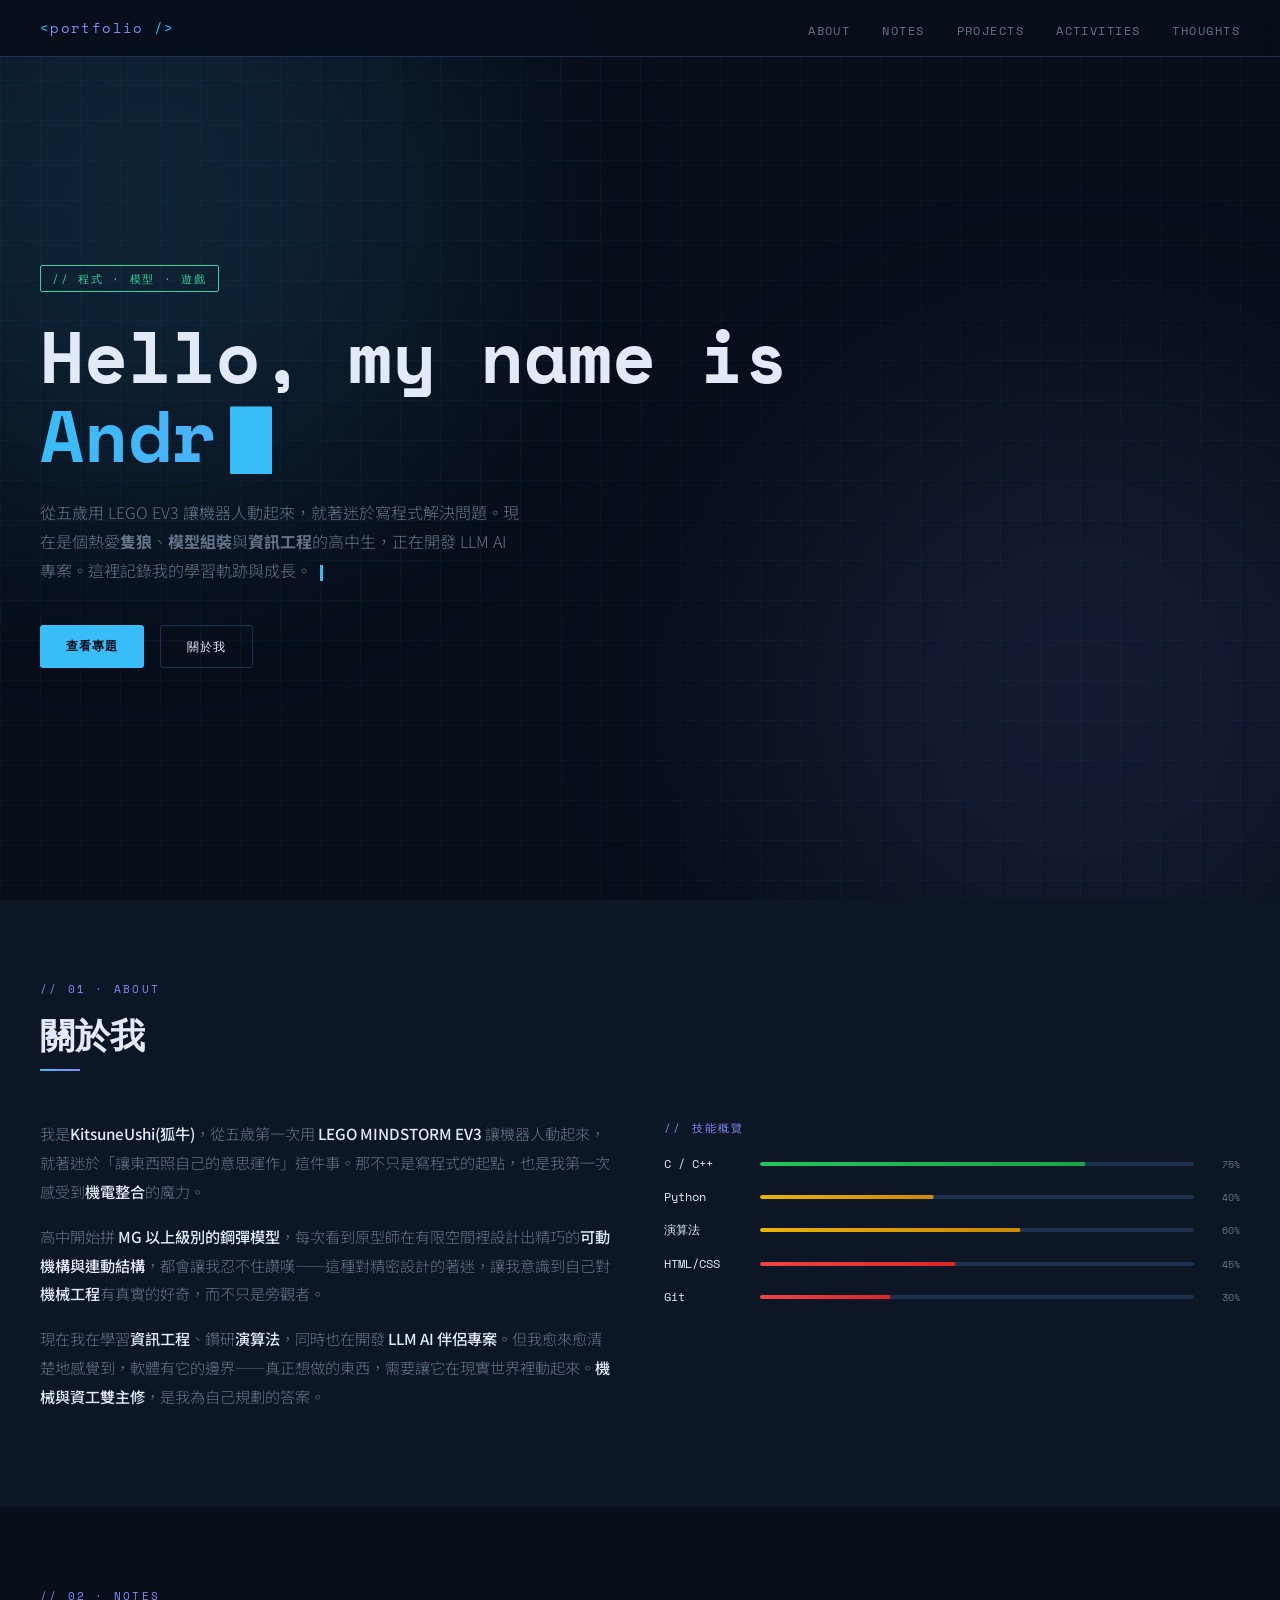
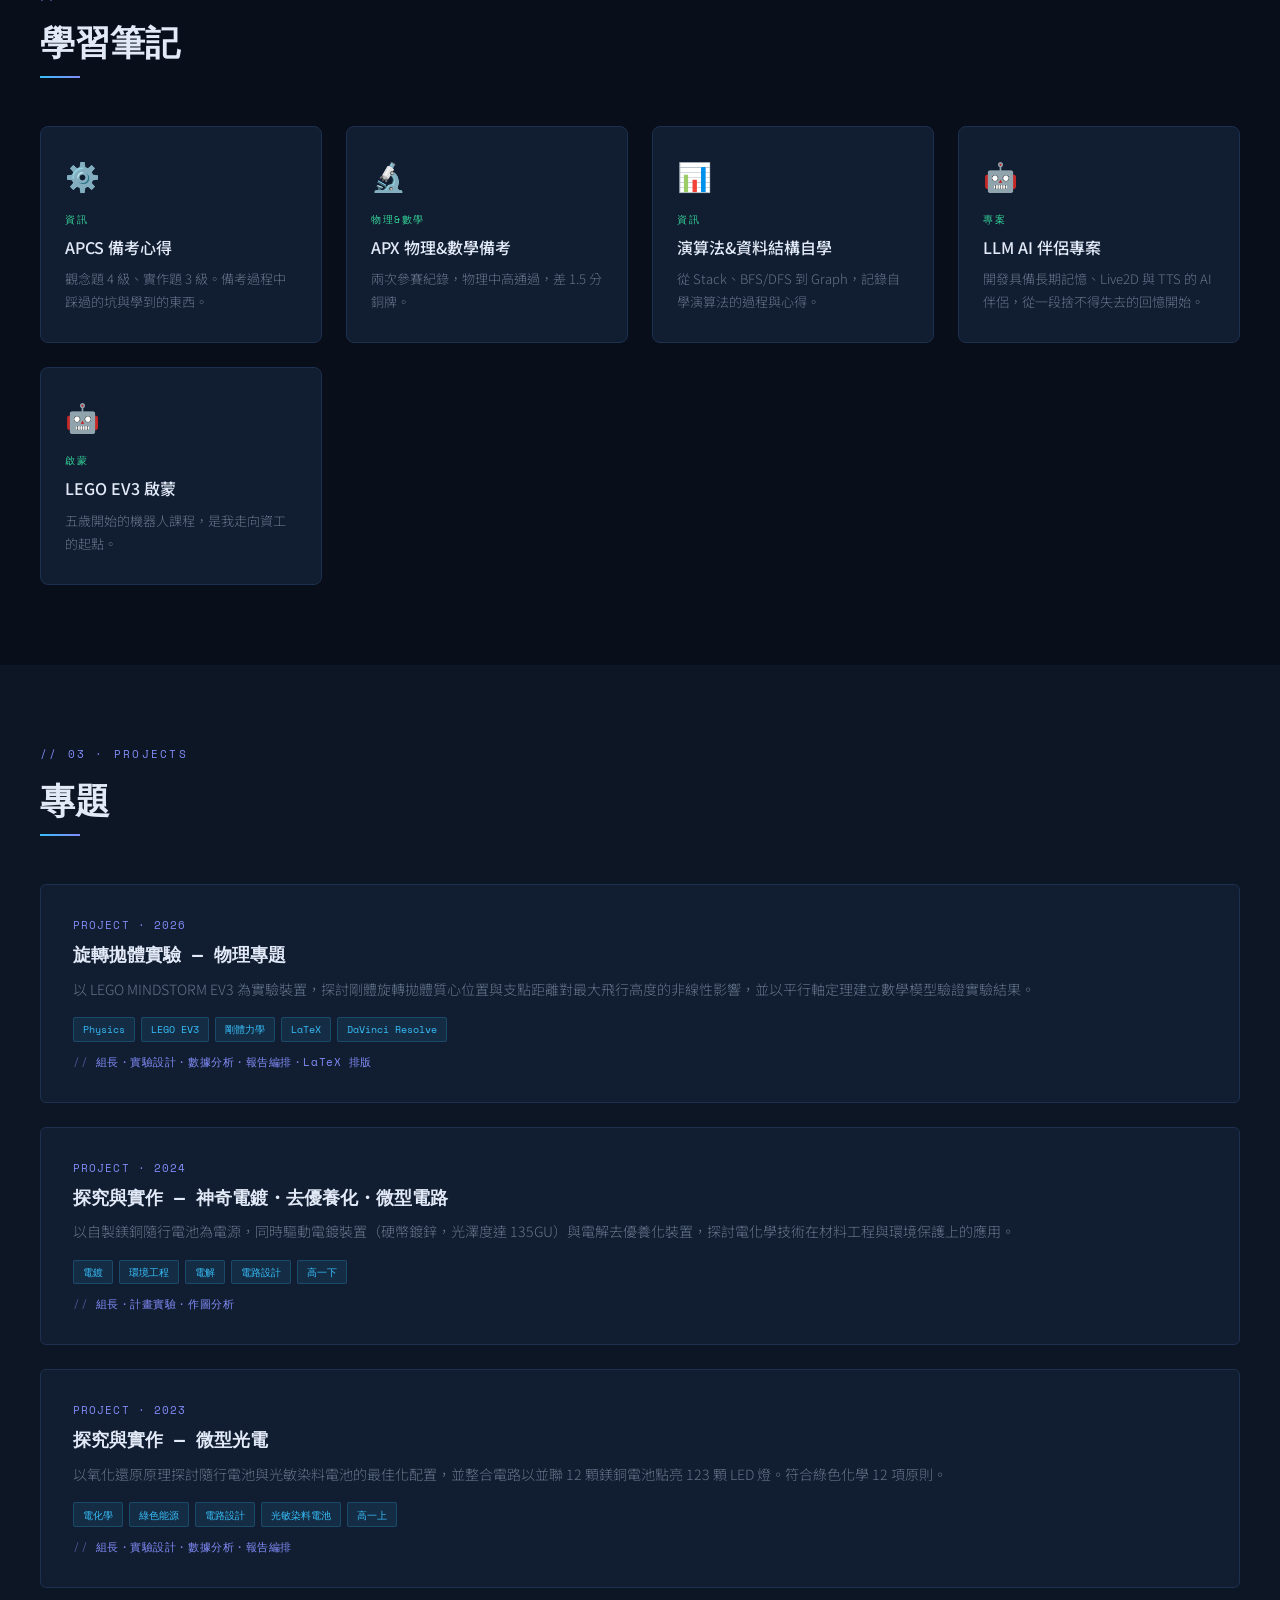
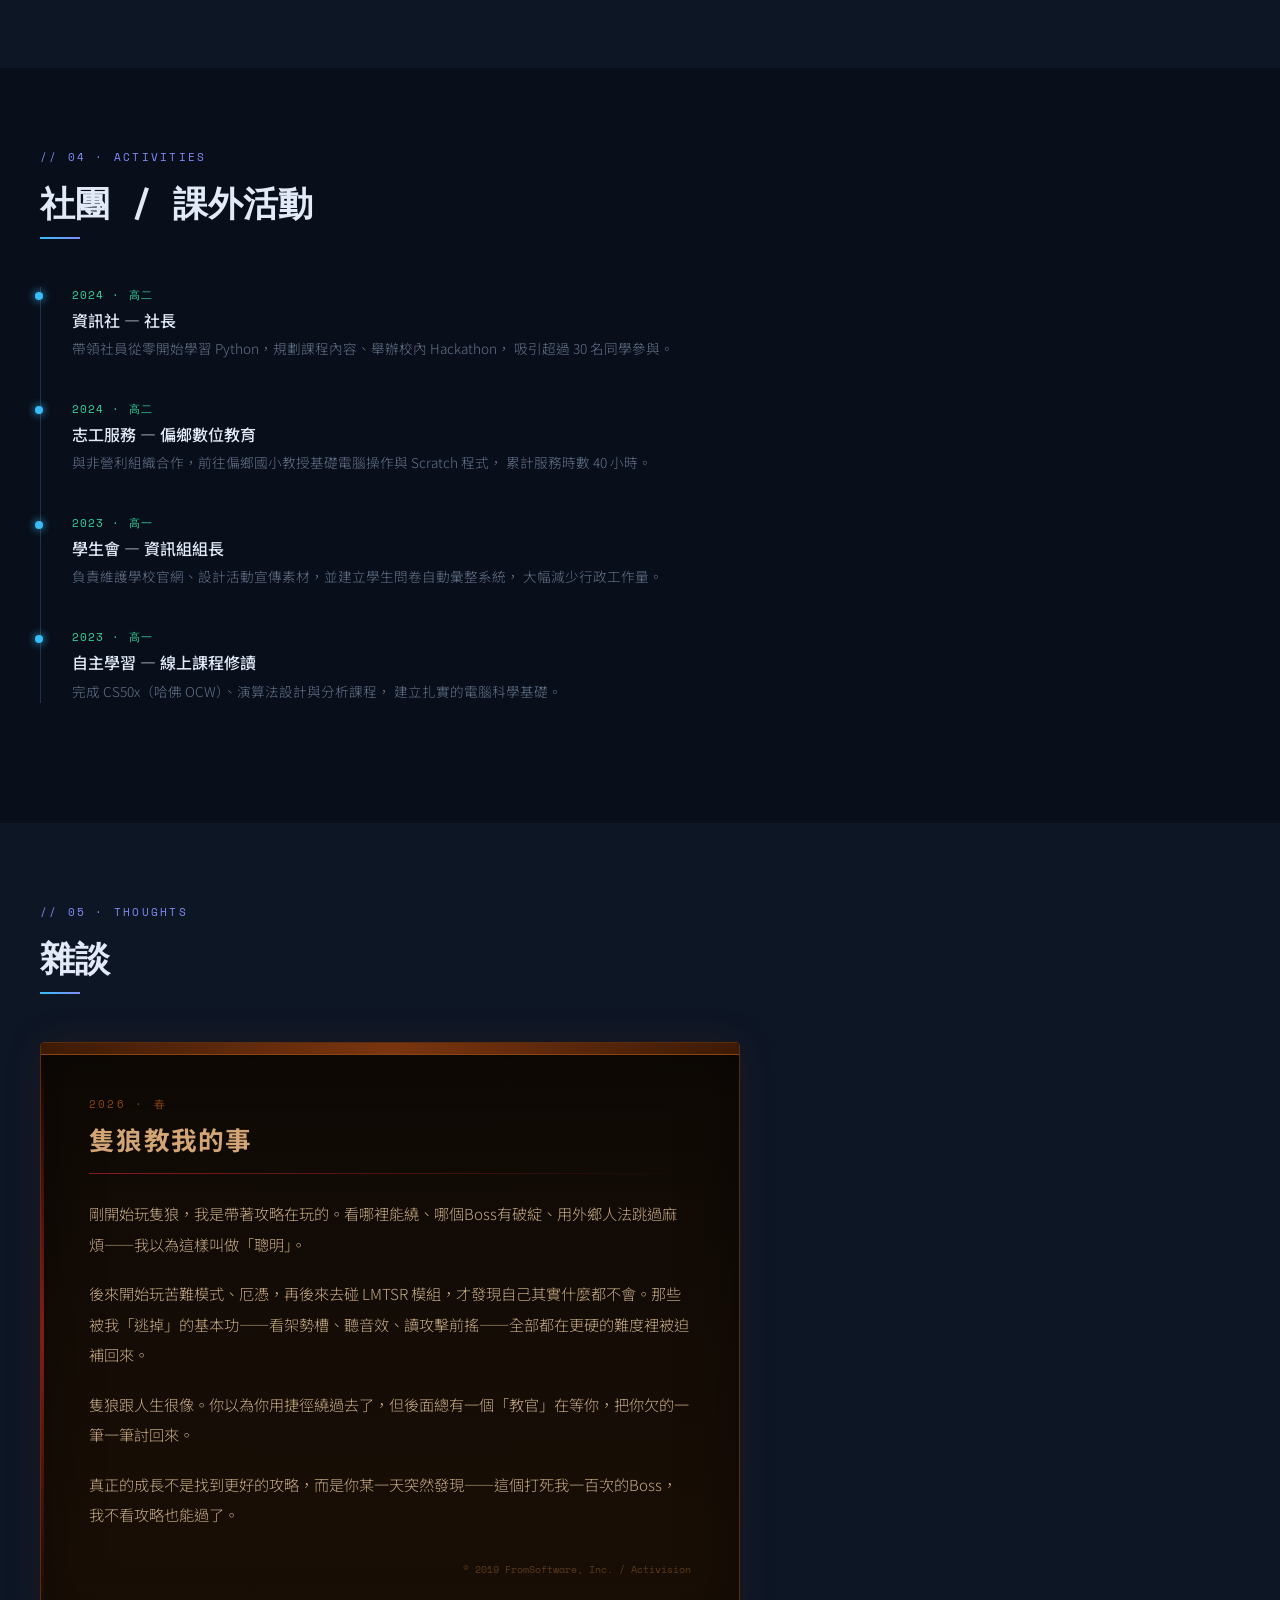
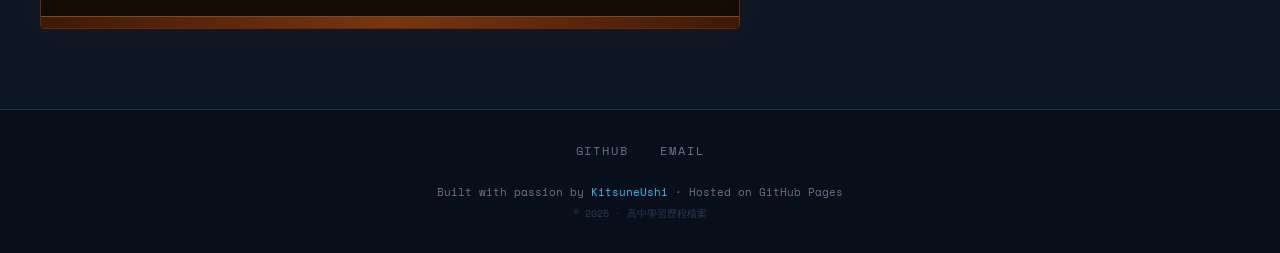
==== index.html @ 856f7086 "新增三個專案子頁面與完善筆記內頁內容 - 新增 projects/solar.html、electroplating.html、projectile.html 三個專案詳細頁面 - 主頁專案卡片改為 " ====
<!DOCTYPE html>
<html lang="zh-TW">
<head>
  <meta charset="UTF-8" />
  <meta name="viewport" content="width=device-width, initial-scale=1.0" />
  <title>學習歷程 | Portfolio</title>
  <link rel="preconnect" href="https://fonts.googleapis.com" />
  <link href="https://fonts.googleapis.com/css2?family=Space+Mono:ital,wght@0,400;0,700;1,400&family=Noto+Sans+TC:wght@300;400;500;700&display=swap" rel="stylesheet" />
  <link rel="stylesheet" href="style.css">
</head>
<body>

<!-- NAV -->
<nav>
  <div class="nav-logo">&lt;<span>portfolio</span> /&gt;</div>
  <ul>
    <li><a href="#about">About</a></li>
    <li><a href="#notes">Notes</a></li>
    <li><a href="#projects">Projects</a></li>
    <li><a href="#activities">Activities</a></li>
    <li><a href="#thoughts">Thoughts</a></li>
  </ul>
</nav>

<!-- HERO -->
<section id="hero">
  <div class="hero-glow glow-blue"></div>
  <div class="hero-glow glow-indigo"></div>
  <div class="hero-inner">
    <div class="tag">// 程式 · 模型 · 遊戲</div>
    <h1>
      Hello, my name is<br>
      <span class="line2"><span id="typewriter"></span><span class="type-cursor">▋</span></span>
    </h1>
    <p class="hero-sub">
      從五歲用 LEGO EV3 讓機器人動起來，就著迷於寫程式解決問題。現在是個熱愛<strong>隻狼</strong>、<strong>模型組裝</strong>與<strong>資訊工程</strong>的高中生，正在開發 LLM AI 專案。這裡記錄我的學習軌跡與成長。
      <span class="cursor"></span>
    </p>
    <div class="hero-cta">
      <a href="#projects" class="btn btn-primary">查看專題</a>
      <a href="#about" class="btn btn-outline">關於我</a>
    </div>
  </div>
</section>

<!-- ABOUT -->
<section id="about">
  <div class="reveal">
    <p class="section-label">// 01 · about</p>
    <h2 class="section-title">關於我</h2>
  </div>
  <div class="about-grid">
    <div class="about-text reveal">
      <p>我是<strong>KitsuneUshi(狐牛)</strong>，從五歲第一次用 <strong>LEGO MINDSTORM EV3</strong> 讓機器人動起來，就著迷於「讓東西照自己的意思運作」這件事。那不只是寫程式的起點，也是我第一次感受到<strong>機電整合</strong>的魔力。</p>
      <p>高中開始拼 <strong>MG 以上級別的鋼彈模型</strong>，每次看到原型師在有限空間裡設計出精巧的<strong>可動機構與連動結構</strong>，都會讓我忍不住讚嘆——這種對精密設計的著迷，讓我意識到自己對<strong>機械工程</strong>有真實的好奇，而不只是旁觀者。</p>
      <p>現在我在學習<strong>資訊工程</strong>、鑽研<strong>演算法</strong>，同時也在開發 <strong>LLM AI 伴侶專案</strong>。但我愈來愈清楚地感覺到，軟體有它的邊界——真正想做的東西，需要讓它在現實世界裡動起來。<strong>機械與資工雙主修</strong>，是我為自己規劃的答案。</p>
    </div>
    <div class="skills-block reveal">
      <p class="section-label" style="margin-bottom:1.2rem;">// 技能概覽</p>
      <div class="skill-row">
        <span class="skill-name">C / C++</span>
        <div class="skill-bar"><div class="skill-fill expert" data-w=".75"></div> </div>
        <span class="skill-pct">75%</span>
      </div>
      <div class="skill-row">
        <span class="skill-name">Python</span>
        <div class="skill-bar"><div class="skill-fill mid" data-w=".4"></div></div>
        <span class="skill-pct">40%</span>
      </div>
      <div class="skill-row">
        <span class="skill-name">演算法</span>
        <div class="skill-bar"><div class="skill-fill mid" data-w=".6"></div></div>
        <span class="skill-pct">60%</span>
      </div>
      <div class="skill-row">
        <span class="skill-name">HTML/CSS</span>
        <div class="skill-bar"><div class="skill-fill rookie" data-w=".45"></div></div>
        <span class="skill-pct">45%</span>
      </div>
      <div class="skill-row">
        <span class="skill-name">Git</span>
        <div class="skill-bar"><div class="skill-fill rookie" data-w=".3"></div></div>
        <span class="skill-pct">30%</span>
      </div>
    </div>
  </div>
</section>

<!-- NOTES -->
<section id="notes">
  <div class="reveal">
    <p class="section-label">// 02 · notes</p>
    <h2 class="section-title">學習筆記</h2>
  </div>
  <div class="notes-grid">
    <a href="notes/apcs.html" class="note-card reveal">
      <div class="note-icon">⚙️</div>
      <p class="note-subject">資訊</p>
      <p class="note-title">APCS 備考心得</p>
      <p class="note-desc">觀念題 4 級、實作題 3 級。備考過程中踩過的坑與學到的東西。</p>
    </a>
    <a href="notes/apx.html" class="note-card reveal">
      <div class="note-icon">🔬</div>
      <p class="note-subject">物理&數學</p>
      <p class="note-title">APX 物理&數學備考</p>
      <p class="note-desc">兩次參賽紀錄，物理中高通過，差 1.5 分銅牌。</p>
    </a>
    <a href="notes/algorithm.html" class="note-card reveal">
      <div class="note-icon">📊</div>
      <p class="note-subject">資訊</p>
      <p class="note-title">演算法&資料結構自學</p>
      <p class="note-desc">從 Stack、BFS/DFS 到 Graph，記錄自學演算法的過程與心得。</p>
    </a>
    <a href="notes/llm.html" class="note-card reveal">
      <div class="note-icon">🤖</div>
      <p class="note-subject">專案</p>
      <p class="note-title">LLM AI 伴侶專案</p>
      <p class="note-desc">開發具備長期記憶、Live2D 與 TTS 的 AI 伴侶，從一段捨不得失去的回憶開始。</p>
    </a>
    <a href="notes/ev3.html" class="note-card reveal">
      <div class="note-icon">🤖</div>
      <p class="note-subject">啟蒙</p>
      <p class="note-title">LEGO EV3 啟蒙</p>
      <p class="note-desc">五歲開始的機器人課程，是我走向資工的起點。</p>
    </a>
  </div>
</section>

<!-- PROJECTS -->
<section id="projects">
  <div class="reveal">
    <p class="section-label">// 03 · projects</p>
    <h2 class="section-title">專題</h2>
  </div>
  <div class="projects-list">
    <a href="projects/projectile.html" class="project-card reveal">
      <div>
        <p class="project-meta">PROJECT · 2026</p>
        <p class="project-name">旋轉拋體實驗 — 物理專題</p>
        <p class="project-desc">
          以 LEGO MINDSTORM EV3 為實驗裝置，探討剛體旋轉拋體質心位置與支點距離對最大飛行高度的非線性影響，並以平行軸定理建立數學模型驗證實驗結果。
        </p>
        <div class="tags">
          <span class="chip">Physics</span>
          <span class="chip">LEGO EV3</span>
          <span class="chip">剛體力學</span>
          <span class="chip">LaTeX</span>
          <span class="chip">DaVinci Resolve</span>
        </div>
        <p class="project-role">組長・實驗設計・數據分析・報告編排・LaTeX 排版</p>
      </div>
    </a>
    <a href="projects/electroplating.html" class="project-card reveal">
      <div>
        <p class="project-meta">PROJECT · 2024</p>
        <p class="project-name">探究與實作 — 神奇電鍍・去優養化・微型電路</p>
        <p class="project-desc">
          以自製鎂銅隨行電池為電源，同時驅動電鍍裝置（硬幣鍍鋅，光澤度達 135GU）與電解去優養化裝置，探討電化學技術在材料工程與環境保護上的應用。
        </p>
        <div class="tags">
          <span class="chip">電鍍</span>
          <span class="chip">環境工程</span>
          <span class="chip">電解</span>
          <span class="chip">電路設計</span>
          <span class="chip">高一下</span>
        </div>
        <p class="project-role">組長・計畫實驗・作圖分析</p>
      </div>
    </a>
    <a href="projects/solar.html" class="project-card reveal">
      <div>
        <p class="project-meta">PROJECT · 2023</p>
        <p class="project-name">探究與實作 — 微型光電</p>
        <p class="project-desc">
          以氧化還原原理探討隨行電池與光敏染料電池的最佳化配置，並整合電路以並聯 12 顆鎂銅電池點亮 123 顆 LED 燈。符合綠色化學 12 項原則。
        </p>
        <div class="tags">
          <span class="chip">電化學</span>
          <span class="chip">綠色能源</span>
          <span class="chip">電路設計</span>
          <span class="chip">光敏染料電池</span>
          <span class="chip">高一上</span>
        </div>
        <p class="project-role">組長・實驗設計・數據分析・報告編排</p>
      </div>
    </a>
  </div>
</section>

<!-- ACTIVITIES -->
<section id="activities">
  <div class="reveal">
    <p class="section-label">// 04 · activities</p>
    <h2 class="section-title">社團 / 課外活動</h2>
  </div>
  <div class="timeline">
    <div class="tl-item reveal">
      <p class="tl-date">2024 · 高二</p>
      <p class="tl-title">資訊社 — 社長</p>
      <p class="tl-desc">
        帶領社員從零開始學習 Python，規劃課程內容、舉辦校內 Hackathon，
        吸引超過 30 名同學參與。
      </p>
    </div>
    <div class="tl-item reveal">
      <p class="tl-date">2024 · 高二</p>
      <p class="tl-title">志工服務 — 偏鄉數位教育</p>
      <p class="tl-desc">
        與非營利組織合作，前往偏鄉國小教授基礎電腦操作與 Scratch 程式，
        累計服務時數 40 小時。
      </p>
    </div>
    <div class="tl-item reveal">
      <p class="tl-date">2023 · 高一</p>
      <p class="tl-title">學生會 — 資訊組組長</p>
      <p class="tl-desc">
        負責維護學校官網、設計活動宣傳素材，並建立學生問卷自動彙整系統，
        大幅減少行政工作量。
      </p>
    </div>
    <div class="tl-item reveal">
      <p class="tl-date">2023 · 高一</p>
      <p class="tl-title">自主學習 — 線上課程修讀</p>
      <p class="tl-desc">
        完成 CS50x（哈佛 OCW）、演算法設計與分析課程，
        建立扎實的電腦科學基礎。
      </p>
    </div>
  </div>
</section>

<!-- THOUGHTS -->
<section id="thoughts">
  <div class="reveal">
    <p class="section-label">// 05 · thoughts</p>
    <h2 class="section-title">雜談</h2>
  </div>
  <div class="thoughts-container reveal">
    <div class="scroll-decoration">
      <div class="scroll-top"></div>
      <div class="scroll-content">
        <p class="thought-date">2026 · 春</p>
        <h3 class="thought-title">隻狼教我的事</h3>
        <div class="thought-divider"></div>
        <div class="thought-body">
          <p>剛開始玩隻狼，我是帶著攻略在玩的。看哪裡能繞、哪個Boss有破綻、用外鄉人法跳過麻煩——我以為這樣叫做「聰明」。</p>
          <p>後來開始玩苦難模式、厄憑，再後來去碰 LMTSR 模組，才發現自己其實什麼都不會。那些被我「逃掉」的基本功——看架勢槽、聽音效、讀攻擊前搖——全部都在更硬的難度裡被迫補回來。</p>
          <p>隻狼跟人生很像。你以為你用捷徑繞過去了，但後面總有一個「教官」在等你，把你欠的一筆一筆討回來。</p>
          <p>真正的成長不是找到更好的攻略，而是你某一天突然發現——這個打死我一百次的Boss，我不看攻略也能過了。</p>
        </div>
        <p class="thought-credit">© 2019 FromSoftware, Inc. / Activision</p>
      </div>
      <div class="scroll-bottom"></div>
    </div>
  </div>
</section>

<!-- FOOTER -->
<footer>
  <div class="social-links">
    <a href="https://github.com/KitsuneUshi" target="_blank">GitHub</a>
    <a href="mailto:andrewlee0630@gmail.com">Email</a>
  </div>
  <p>Built with passion by <span>KitsuneUshi</span> · Hosted on GitHub Pages</p>
  <p style="margin-top:.4rem; font-size:.62rem; color:#2a3a52;">
    © 2025 · 高中學習歷程檔案
  </p>
</footer>

<script>
  // Reveal on scroll
  const reveals = document.querySelectorAll('.reveal');
  const observer = new IntersectionObserver((entries) => {
    entries.forEach((e, i) => {
      if (e.isIntersecting) {
        setTimeout(() => e.target.classList.add('visible'), i * 80);
        observer.unobserve(e.target);
      }
    });
  }, { threshold: 0.1 });
  reveals.forEach(el => observer.observe(el));

  // Skill bars animate when about section visible
  const skillFills = document.querySelectorAll('.skill-fill');
  const aboutSection = document.getElementById('about');
  const skillObserver = new IntersectionObserver((entries) => {
    if (entries[0].isIntersecting) {
      skillFills.forEach(fill => {
        fill.style.transform = `scaleX(${fill.dataset.w})`;
        fill.classList.add('animated');
      });
      skillObserver.unobserve(aboutSection);
    }
  }, { threshold: 0.3 });
  skillObserver.observe(aboutSection);

  // Typewriter effect
  const names = ['李亞儒', 'KitsuneUshi', 'Andrew.Σ.Lee'];
  const tw = document.getElementById('typewriter');
  let nameIdx = 0, charIdx = 0, deleting = false;

  const TYPE_SPEED  = 120;
  const DELETE_SPEED = 70;
  const PAUSE_AFTER  = 1800;
  const PAUSE_BEFORE = 400;

  function tick() {
    const current = names[nameIdx];

    if (!deleting) {
      // typing
      charIdx++;
      tw.textContent = current.slice(0, charIdx);
      if (charIdx === current.length) {
        deleting = true;
        setTimeout(tick, PAUSE_AFTER);
        return;
      }
      setTimeout(tick, TYPE_SPEED);
    } else {
      // deleting
      charIdx--;
      tw.textContent = current.slice(0, charIdx);
      if (charIdx === 0) {
        deleting = false;
        nameIdx = (nameIdx + 1) % names.length;
        setTimeout(tick, PAUSE_BEFORE);
        return;
      }
      setTimeout(tick, DELETE_SPEED);
    }
  }

  // 等 hero 動畫結束再開始打字
  setTimeout(tick, 900);
</script>
</body>
</html>
---- style.css ----
:root {
      --bg:        #080e1a;
      --bg2:       #0d1625;
      --panel:     #111d30;
      --border:    #1e3050;
      --accent1:   #38bdf8; /* sky blue */
      --accent2:   #818cf8; /* indigo */
      --accent3:   #34d399; /* emerald */
      --text:      #e2eaf8;
      --muted:     #64748b;
      --mono:      'Space Mono', monospace;
      --sans:      'Noto Sans TC', sans-serif;
    }

    *, *::before, *::after { box-sizing: border-box; margin: 0; padding: 0; }

    html { scroll-behavior: smooth; }

    body {
      background: var(--bg);
      color: var(--text);
      font-family: var(--sans);
      font-weight: 300;
      overflow-x: hidden;
    }

    /* ── GRID OVERLAY ── */
    body::before {
      content: '';
      position: fixed;
      inset: 0;
      background-image:
        linear-gradient(rgba(56,189,248,.04) 1px, transparent 1px),
        linear-gradient(90deg, rgba(56,189,248,.04) 1px, transparent 1px);
      background-size: 40px 40px;
      pointer-events: none;
      z-index: 0;
    }

    /* ── NAV ── */
    nav {
      position: fixed;
      top: 0; left: 0; right: 0;
      z-index: 100;
      display: flex;
      align-items: center;
      justify-content: space-between;
      padding: 1rem 2.5rem;
      background: rgba(8,14,26,.85);
      backdrop-filter: blur(12px);
      border-bottom: 1px solid var(--border);
    }

    .nav-logo {
      font-family: var(--mono);
      font-size: .85rem;
      color: var(--accent1);
      letter-spacing: .1em;
    }
    .nav-logo span { color: var(--accent2); }

    nav ul {
      list-style: none;
      display: flex;
      gap: 2rem;
    }
    nav a {
      font-family: var(--mono);
      font-size: .75rem;
      letter-spacing: .12em;
      color: var(--muted);
      text-decoration: none;
      text-transform: uppercase;
      transition: color .2s;
    }
    nav a:hover { color: var(--accent1); }

    /* ── HERO ── */
    #hero {
      position: relative;
      min-height: 100vh;
      display: flex;
      align-items: center;
      padding: 6rem 2.5rem 4rem;
      overflow: hidden;
    }

    .hero-glow {
      position: absolute;
      width: 600px; height: 600px;
      border-radius: 50%;
      filter: blur(120px);
      pointer-events: none;
    }
    .glow-blue  { background: rgba(56,189,248,.12); top: -100px; left: -150px; }
    .glow-indigo{ background: rgba(129,140,248,.10); bottom: -100px; right: -100px; }

    .hero-inner {
      position: relative;
      z-index: 1;
      max-width: 900px;
    }

    .tag {
      display: inline-block;
      font-family: var(--mono);
      font-size: .7rem;
      letter-spacing: .15em;
      text-transform: uppercase;
      color: var(--accent3);
      border: 1px solid var(--accent3);
      padding: .25rem .7rem;
      border-radius: 2px;
      margin-bottom: 1.5rem;
      animation: fadeUp .6s ease both;
    }

    h1 {
      font-family: var(--mono);
      font-size: clamp(2.2rem, 6vw, 4.5rem);
      font-weight: 700;
      line-height: 1.1;
      animation: fadeUp .6s .1s ease both;
    }
    h1 .line2 {
      display: block;
      background: linear-gradient(90deg, var(--accent1), var(--accent2));
      -webkit-background-clip: text;
      -webkit-text-fill-color: transparent;
      background-clip: text;
    }

    .hero-sub {
      margin-top: 1.5rem;
      font-size: 1rem;
      color: var(--muted);
      max-width: 480px;
      line-height: 1.8;
      animation: fadeUp .6s .2s ease both;
    }

    .hero-cta {
      margin-top: 2.5rem;
      display: flex;
      gap: 1rem;
      flex-wrap: wrap;
      animation: fadeUp .6s .3s ease both;
    }

    .btn {
      font-family: var(--mono);
      font-size: .78rem;
      letter-spacing: .1em;
      padding: .7rem 1.6rem;
      border-radius: 3px;
      text-decoration: none;
      text-transform: uppercase;
      transition: all .25s;
      cursor: pointer;
    }
    .btn-primary {
      background: var(--accent1);
      color: var(--bg);
      font-weight: 700;
    }
    .btn-primary:hover { background: #7dd3fc; transform: translateY(-2px); }
    .btn-outline {
      border: 1px solid var(--border);
      color: var(--text);
    }
    .btn-outline:hover { border-color: var(--accent1); color: var(--accent1); transform: translateY(-2px); }

    /* terminal blink */
    .cursor {
      display: inline-block;
      width: 3px; height: 1em;
      background: var(--accent1);
      margin-left: 4px;
      vertical-align: middle;
      animation: blink 1s step-end infinite;
    }
    @keyframes blink { 50% { opacity: 0; } }

    /* typewriter cursor on h1 */
    .type-cursor {
      display: inline-block;
      font-family: var(--mono);
      font-weight: 400;
      color: var(--accent1);
      -webkit-text-fill-color: var(--accent1);
      animation: blink .8s step-end infinite;
      margin-left: 2px;
      vertical-align: baseline;
    }

    /* ── SECTIONS COMMON ── */
    section { position: relative; z-index: 1; padding: 5rem 2.5rem; }

    .section-label {
      font-family: var(--mono);
      font-size: .7rem;
      letter-spacing: .2em;
      text-transform: uppercase;
      color: var(--accent2);
      margin-bottom: .75rem;
    }
    .section-title {
      font-family: var(--mono);
      font-size: clamp(1.5rem, 3vw, 2.2rem);
      font-weight: 700;
      margin-bottom: 3rem;
    }
    .section-title::after {
      content: '';
      display: block;
      width: 40px; height: 2px;
      background: linear-gradient(90deg, var(--accent1), var(--accent2));
      margin-top: .5rem;
    }

    /* ── ABOUT ── */
    #about { background: var(--bg2); }

    .about-grid {
      display: grid;
      grid-template-columns: 1fr 1fr;
      gap: 3rem;
      align-items: start;
    }
    @media (max-width: 700px) { .about-grid { grid-template-columns: 1fr; } }

    .about-text p {
      color: var(--muted);
      line-height: 1.9;
      margin-bottom: 1rem;
      font-size: .95rem;
    }
    .about-text p strong { color: var(--text); font-weight: 500; }

    .skills-block { display: block; }
    .skill-row {
      display: flex;
      align-items: center;
      gap: 1rem;
      margin-bottom: 1rem;
    }
    .skill-name {
      font-family: var(--mono);
      font-size: .75rem;
      color: var(--text);
      width: 80px;
      flex-shrink: 0;
    }
    .skill-bar {
      flex: 1;
      height: 4px;
      background: var(--border);
      border-radius: 2px;
      overflow: hidden;
    }
    .skill-fill {
      height: 100%;
      border-radius: 2px;
      transform: scaleX(0);
      transform-origin: left;
      transition: transform 1s cubic-bezier(.16,1,.3,1);
    }
    .skill-fill.animated { transform: scaleX(1); }
    .skill-pct {
      font-family: var(--mono);
      font-size: .65rem;
      color: var(--muted);
      width: 30px;
      text-align: right;
    }

    /* ── NOTES ── */
    #notes { position: relative; }

    .notes-grid {
      display: grid;
      grid-template-columns: repeat(auto-fill, minmax(240px, 1fr));
      gap: 1.5rem;
    }

    .note-card {
      background: var(--panel);
      border: 1px solid var(--border);
      border-radius: 8px;
      padding: 1.75rem 1.5rem;
      transition: border-color .25s, transform .25s, box-shadow .25s;
      cursor: pointer;
      position: relative;
      overflow: hidden;
    }
    .note-card::before {
      content: '';
      position: absolute;
      top: 0; left: 0; right: 0;
      height: 2px;
      background: linear-gradient(90deg, var(--accent1), var(--accent2));
      opacity: 0;
      transition: opacity .25s;
    }
    .note-card:hover {
      border-color: var(--accent1);
      transform: translateY(-5px);
      box-shadow: 0 8px 30px rgba(56,189,248,.1);
    }
    .note-card:hover::before {
      opacity: 1;
    }
    .note-icon {
      font-size: 1.75rem;
      margin-bottom: 1rem;
      display: block;
    }
    .note-subject {
      font-family: var(--mono);
      font-size: .65rem;
      letter-spacing: .15em;
      color: var(--accent3);
      text-transform: uppercase;
      margin-bottom: .5rem;
    }
    .note-title {
      font-size: 1rem;
      font-weight: 500;
      margin-bottom: .6rem;
      color: var(--text);
    }
    .note-desc {
      font-size: .82rem;
      color: var(--muted);
      line-height: 1.75;
    }

    /* ── PROJECTS ── */
    #projects { background: var(--bg2); }

    .projects-list {
      display: flex;
      flex-direction: column;
      gap: 1.5rem;
    }

    .project-card {
      background: var(--panel);
      border: 1px solid var(--border);
      border-radius: 6px;
      padding: 2rem;
      display: grid;
      grid-template-columns: 1fr auto;
      gap: 1rem;
      align-items: start;
      transition: border-color .2s;
    }
    .project-card:hover { border-color: var(--accent2); }

    .project-meta {
      font-family: var(--mono);
      font-size: .68rem;
      color: var(--accent2);
      letter-spacing: .1em;
      margin-bottom: .5rem;
    }
    .project-name {
      font-family: var(--mono);
      font-size: 1.1rem;
      font-weight: 700;
      margin-bottom: .6rem;
    }
    .project-desc {
      font-size: .88rem;
      color: var(--muted);
      line-height: 1.75;
      margin-bottom: 1rem;
    }
    .tags {
      display: flex;
      flex-wrap: wrap;
      gap: .4rem;
    }
    .chip {
      font-family: var(--mono);
      font-size: .65rem;
      padding: .2rem .55rem;
      border-radius: 2px;
      background: rgba(56,189,248,.1);
      color: var(--accent1);
      border: 1px solid rgba(56,189,248,.2);
    }
    .project-award {
      font-family: var(--mono);
      font-size: .72rem;
      color: #fbbf24;
      text-align: right;
      white-space: nowrap;
    }
    .project-award::before { content: '★ '; }

    .project-role {
      font-family: var(--mono);
      font-size: .68rem;
      color: var(--accent2);
      letter-spacing: .05em;
      margin-top: .75rem;
    }
    .project-role::before { content: '// '; opacity: .5; }

    /* ── ACTIVITIES ── */
    #activities { position: relative; }

    .timeline {
      position: relative;
      padding-left: 2rem;
    }
    .timeline::before {
      content: '';
      position: absolute;
      left: 0; top: 0; bottom: 0;
      width: 1px;
      background: var(--border);
    }

    .tl-item {
      position: relative;
      margin-bottom: 2.5rem;
    }
    .tl-item::before {
      content: '';
      position: absolute;
      left: -2.3rem;
      top: .35rem;
      width: 8px; height: 8px;
      border-radius: 50%;
      background: var(--accent1);
      box-shadow: 0 0 8px var(--accent1);
    }

    .tl-date {
      font-family: var(--mono);
      font-size: .68rem;
      color: var(--accent3);
      letter-spacing: .1em;
      margin-bottom: .3rem;
    }
    .tl-title {
      font-weight: 500;
      font-size: 1rem;
      margin-bottom: .35rem;
    }
    .tl-desc {
      font-size: .85rem;
      color: var(--muted);
      line-height: 1.75;
    }

    /* ── FOOTER ── */
    footer {
      border-top: 1px solid var(--border);
      padding: 2rem 2.5rem;
      text-align: center;
      font-family: var(--mono);
      font-size: .7rem;
      color: var(--muted);
      position: relative;
      z-index: 1;
    }
    footer span { color: var(--accent1); }

    /* ── ANIMATIONS ── */
    @keyframes fadeUp {
      from { opacity: 0; transform: translateY(20px); }
      to   { opacity: 1; transform: translateY(0); }
    }

    .reveal {
      opacity: 0;
      transform: translateY(24px);
      transition: opacity .7s ease, transform .7s ease;
    }
    .reveal.visible {
      opacity: 1;
      transform: none;
    }
    /* ── THOUGHTS ── */
#thoughts {
  background: var(--bg2);
}

.thoughts-container {
  max-width: 700px;
}

.scroll-decoration {
  border: 1px solid #5c2d0a;
  background: linear-gradient(180deg, #0e0905 0%, #1a0f06 100%);
  border-radius: 4px;
  overflow: hidden;
  box-shadow: 0 0 40px rgba(180, 60, 20, 0.1), inset 0 0 60px rgba(0,0,0,0.4);
}

.scroll-top, .scroll-bottom {
  height: 12px;
  background: linear-gradient(90deg, #3d1a06, #7a3510, #3d1a06);
  border-bottom: 1px solid #8b4513;
}
.scroll-bottom {
  border-bottom: none;
  border-top: 1px solid #8b4513;
}

.scroll-content {
  padding: 2.5rem 3rem;
  position: relative;
}

.scroll-content::before {
  content: '';
  position: absolute;
  left: 0; top: 0; bottom: 0;
  width: 3px;
  background: linear-gradient(180deg, transparent, #8b1a1a, transparent);
}

.thought-date {
  font-family: var(--mono);
  font-size: .7rem;
  color: #8b4513;
  letter-spacing: .2em;
  margin-bottom: .5rem;
}

.thought-title {
  font-family: 'Noto Sans TC', sans-serif;
  font-size: 1.6rem;
  font-weight: 700;
  color: #d4a574;
  margin-bottom: 1rem;
  letter-spacing: .05em;
}

.thought-divider {
  width: 100%;
  height: 1px;
  background: linear-gradient(90deg, #8b1a1a, transparent);
  margin-bottom: 1.5rem;
}

.thought-body p {
  color: #c4a882;
  line-height: 2;
  margin-bottom: 1.2rem;
  font-size: .95rem;
}

.thought-credit {
  font-family: var(--mono);
  font-size: .6rem;
  color: #5c3a1e;
  margin-top: 2rem;
  text-align: right;
}
/* ── SOCIAL LINKS ── */
.social-links {
  display: flex;
  justify-content: center;
  gap: 2rem;
  margin-bottom: 1.5rem;
}

.social-links a {
  font-family: var(--mono);
  font-size: .75rem;
  letter-spacing: .15em;
  text-transform: uppercase;
  color: var(--muted);
  text-decoration: none;
  transition: color .2s;
}

.social-links a:hover {
  color: var(--accent1);
}

/* 熟悉 - 綠色 */
.skill-fill.expert {
  background: linear-gradient(90deg, #22c55e, #16a34a);
}
/* 中等 - 黃色 */
.skill-fill.mid {
  background: linear-gradient(90deg, #eab308, #ca8a04);
}
/* 生疏 - 紅色 */
.skill-fill.rookie {
  background: linear-gradient(90deg, #ef4444, #dc2626);
}

a.note-card, a.project-card {
  text-decoration: none;
  color: inherit;
  display: block;
}
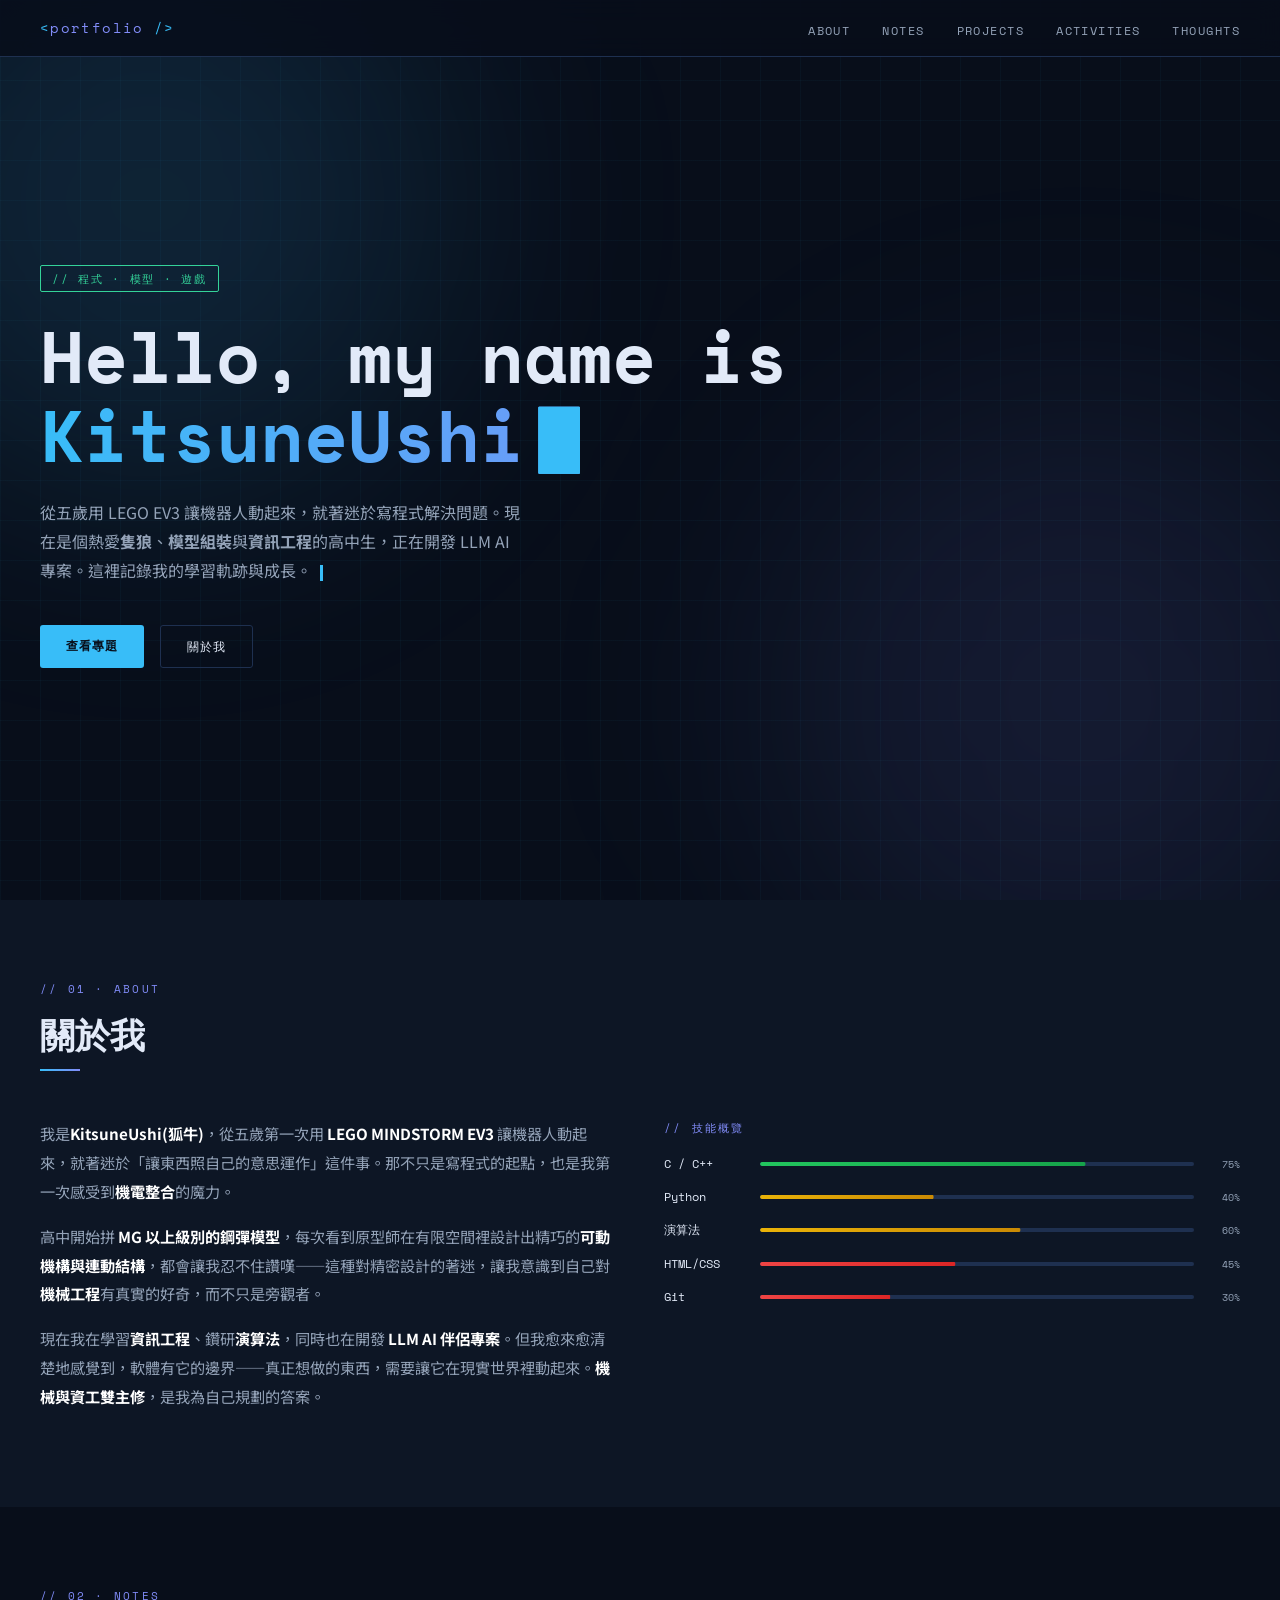
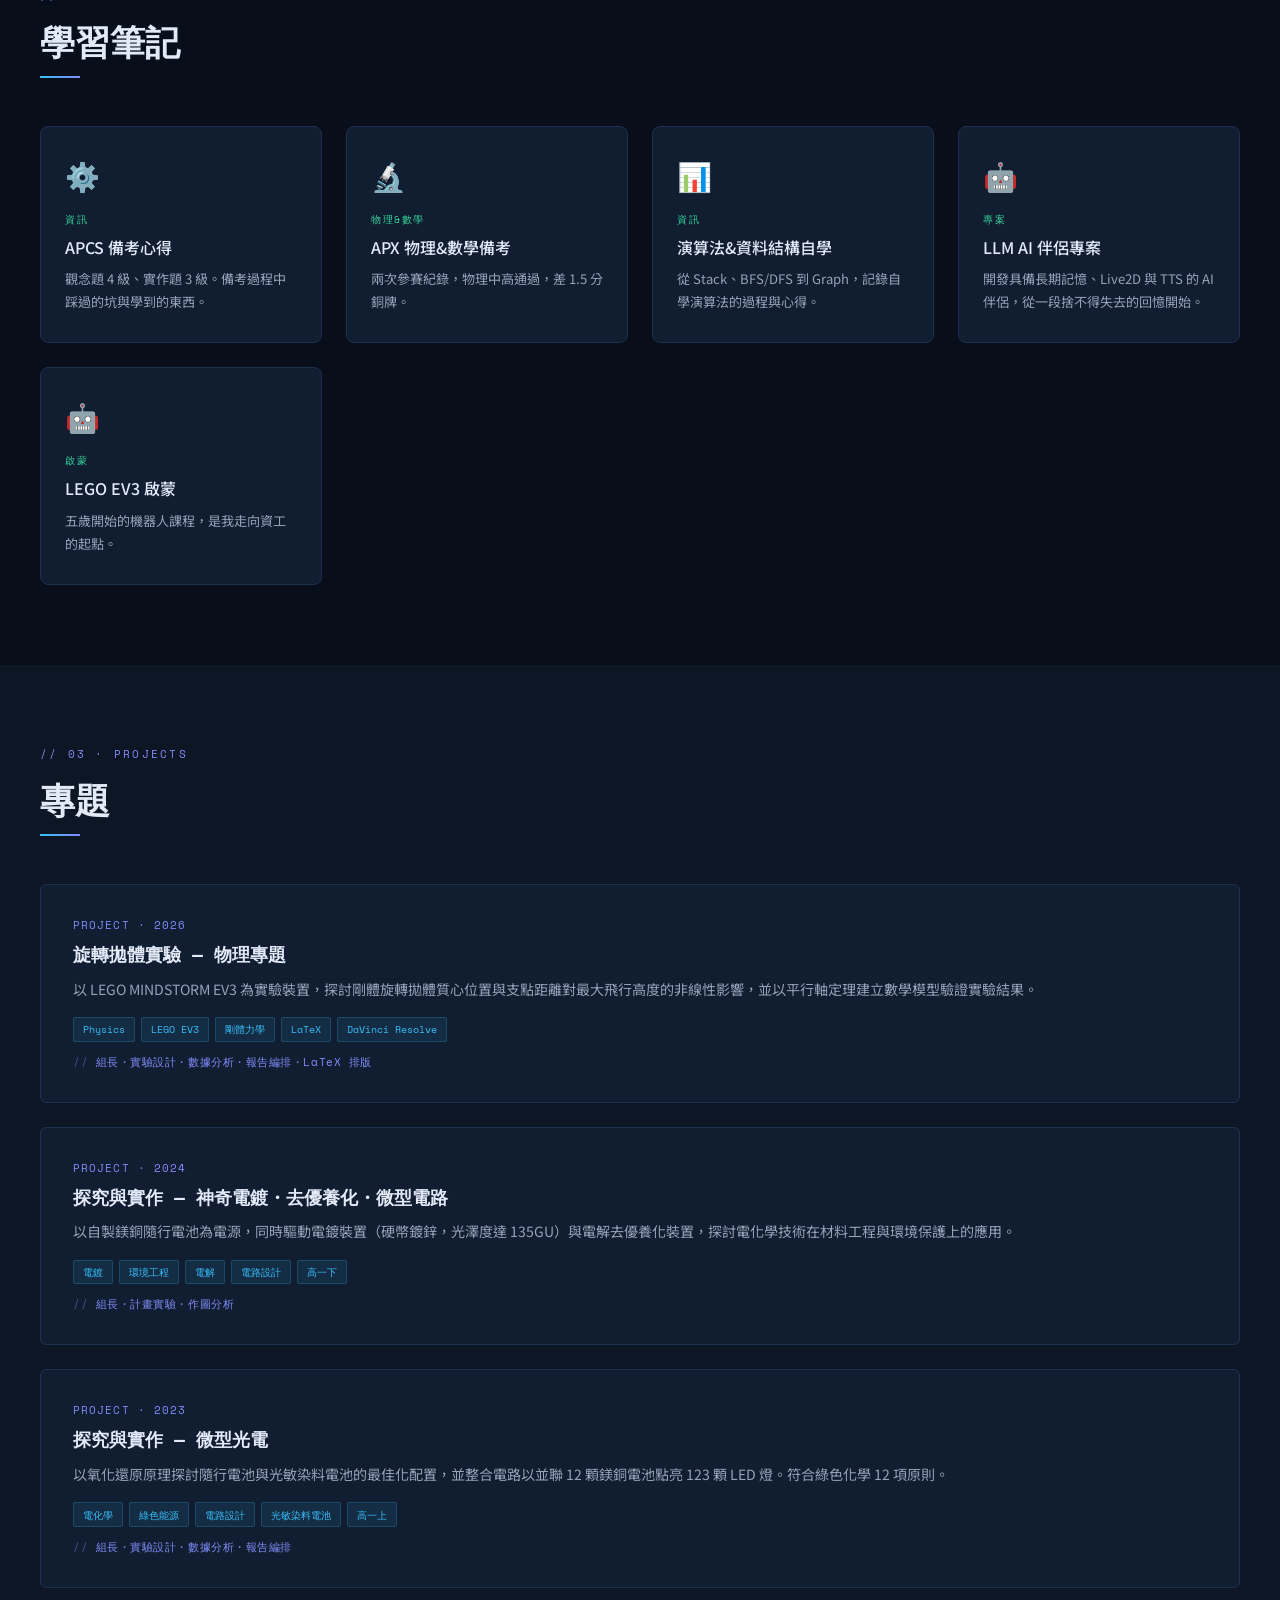
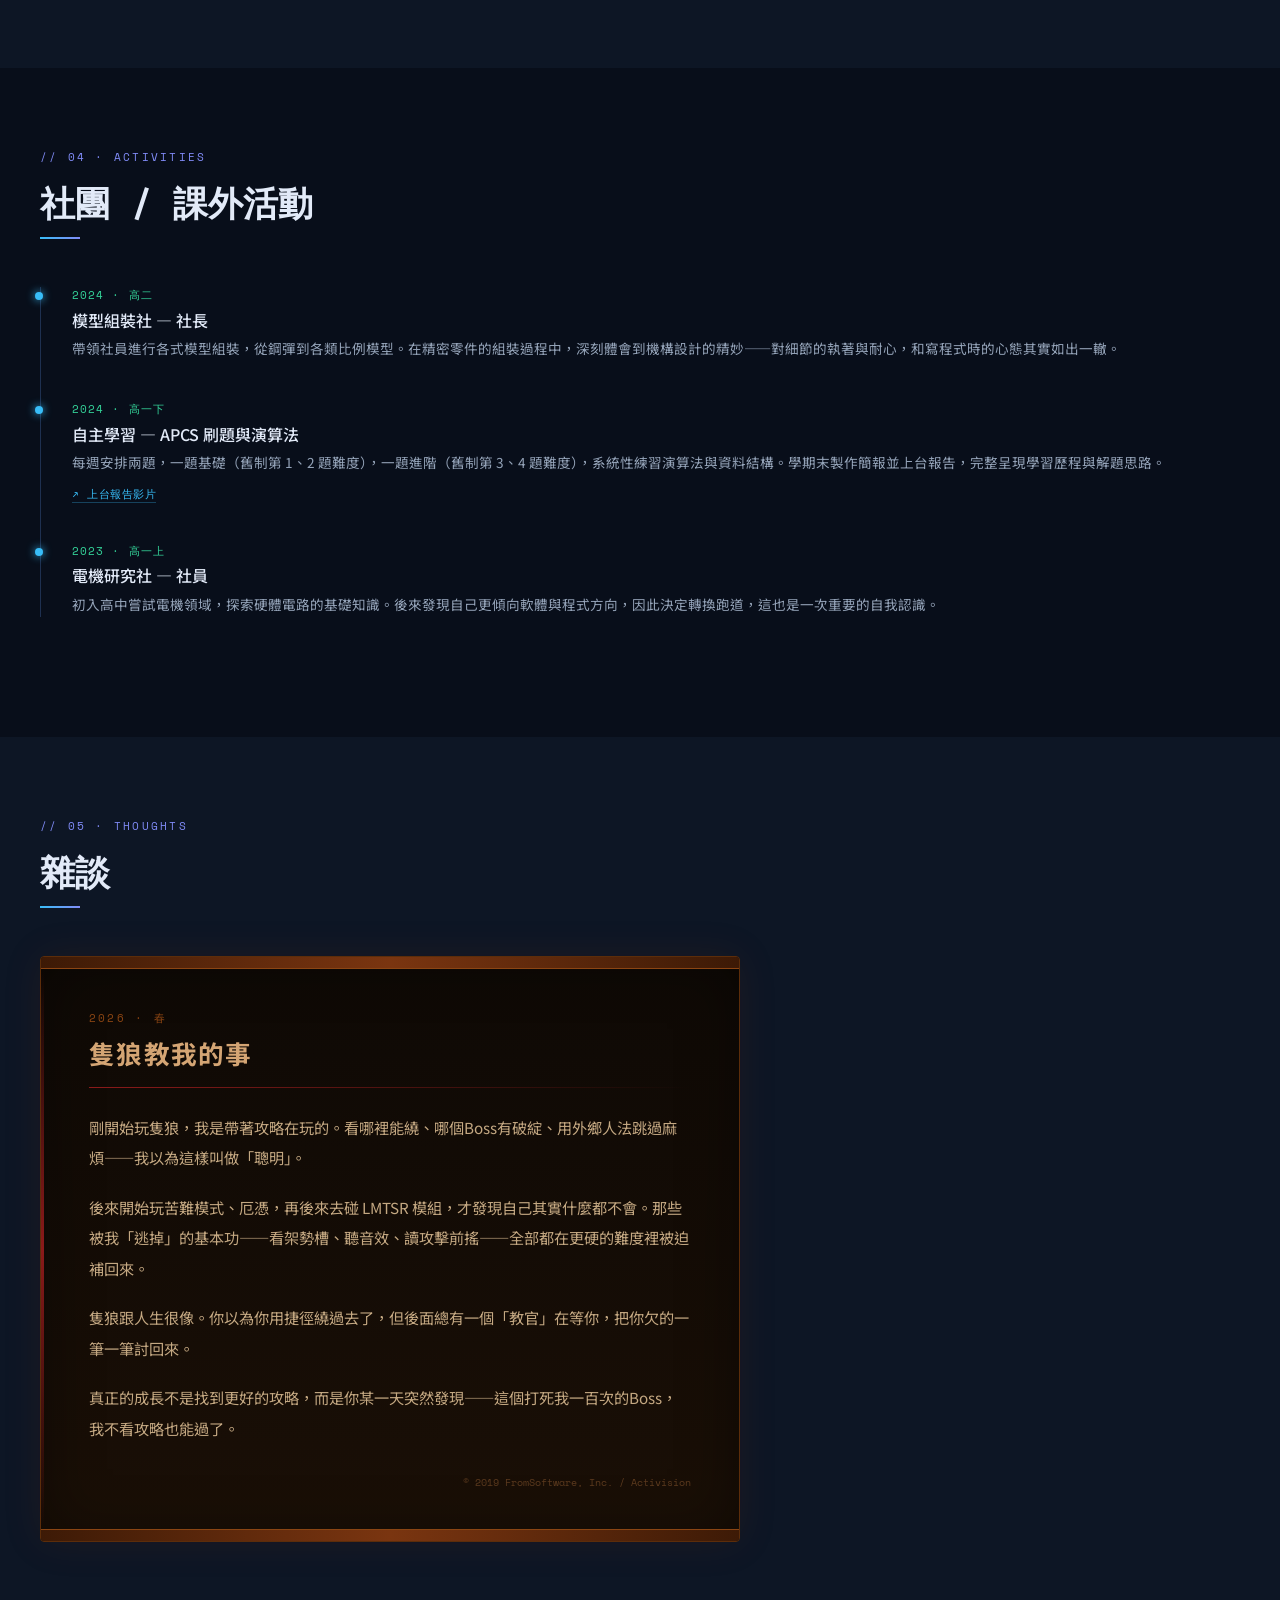
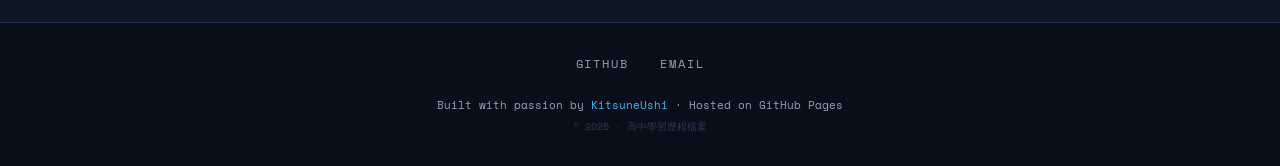
==== commit 1033ee98: "完善活動內容、提升全站文字可讀性與手機版導覽列 - activities 區塊換為真實三筆資料（電機研究社、自主學習、模型組裝社） - 自主學習條目加入上台報告影片連結 - notes/ 各頁返回按鈕" ====
--- a/index.html
+++ b/index.html
@@ -196,35 +196,19 @@
   <div class="timeline">
     <div class="tl-item reveal">
       <p class="tl-date">2024 · 高二</p>
-      <p class="tl-title">資訊社 — 社長</p>
-      <p class="tl-desc">
-        帶領社員從零開始學習 Python，規劃課程內容、舉辦校內 Hackathon，
-        吸引超過 30 名同學參與。
-      </p>
+      <p class="tl-title">模型組裝社 — 社長</p>
+      <p class="tl-desc">帶領社員進行各式模型組裝，從鋼彈到各類比例模型。在精密零件的組裝過程中，深刻體會到機構設計的精妙——對細節的執著與耐心，和寫程式時的心態其實如出一轍。</p>
     </div>
     <div class="tl-item reveal">
-      <p class="tl-date">2024 · 高二</p>
-      <p class="tl-title">志工服務 — 偏鄉數位教育</p>
-      <p class="tl-desc">
-        與非營利組織合作，前往偏鄉國小教授基礎電腦操作與 Scratch 程式，
-        累計服務時數 40 小時。
-      </p>
+      <p class="tl-date">2024 · 高一下</p>
+      <p class="tl-title">自主學習 — APCS 刷題與演算法</p>
+      <p class="tl-desc">每週安排兩題，一題基礎（舊制第 1、2 題難度），一題進階（舊制第 3、4 題難度），系統性練習演算法與資料結構。學期末製作簡報並上台報告，完整呈現學習歷程與解題思路。</p>
+      <a class="tl-link" href="https://drive.google.com/file/d/11VDuKT6dwrTzFFStlezqi8wgd7rI_H8R/view?usp=sharing" target="_blank">↗ 上台報告影片</a>
     </div>
     <div class="tl-item reveal">
-      <p class="tl-date">2023 · 高一</p>
-      <p class="tl-title">學生會 — 資訊組組長</p>
-      <p class="tl-desc">
-        負責維護學校官網、設計活動宣傳素材，並建立學生問卷自動彙整系統，
-        大幅減少行政工作量。
-      </p>
-    </div>
-    <div class="tl-item reveal">
-      <p class="tl-date">2023 · 高一</p>
-      <p class="tl-title">自主學習 — 線上課程修讀</p>
-      <p class="tl-desc">
-        完成 CS50x（哈佛 OCW）、演算法設計與分析課程，
-        建立扎實的電腦科學基礎。
-      </p>
+      <p class="tl-date">2023 · 高一上</p>
+      <p class="tl-title">電機研究社 — 社員</p>
+      <p class="tl-desc">初入高中嘗試電機領域，探索硬體電路的基礎知識。後來發現自己更傾向軟體與程式方向，因此決定轉換跑道，這也是一次重要的自我認識。</p>
     </div>
   </div>
 </section>
--- a/style.css
+++ b/style.css
@@ -7,7 +7,7 @@
       --accent2:   #818cf8; /* indigo */
       --accent3:   #34d399; /* emerald */
       --text:      #e2eaf8;
-      --muted:     #64748b;
+      --muted:     #94a3b8;
       --mono:      'Space Mono', monospace;
       --sans:      'Noto Sans TC', sans-serif;
     }
@@ -20,7 +20,7 @@
       background: var(--bg);
       color: var(--text);
       font-family: var(--sans);
-      font-weight: 300;
+      font-weight: 400;
       overflow-x: hidden;
     }
 
@@ -75,6 +75,16 @@
     }
     nav a:hover { color: var(--accent1); }
 
+    @media (max-width: 540px) {
+      nav { padding: .75rem 1rem; }
+      .nav-logo { font-size: .72rem; }
+      nav ul { gap: .9rem; }
+      nav a { font-size: .65rem; letter-spacing: .04em; }
+    }
+    @media (max-width: 400px) {
+      nav ul { display: none; }
+    }
+
     /* ── HERO ── */
     #hero {
       position: relative;
@@ -235,7 +245,7 @@
       margin-bottom: 1rem;
       font-size: .95rem;
     }
-    .about-text p strong { color: var(--text); font-weight: 500; }
+    .about-text p strong { color: #fff; font-weight: 700; }
 
     .skills-block { display: block; }
     .skill-row {
@@ -455,6 +465,18 @@
       color: var(--muted);
       line-height: 1.75;
     }
+    .tl-link {
+      display: inline-block;
+      margin-top: .6rem;
+      font-family: var(--mono);
+      font-size: .7rem;
+      color: var(--accent1);
+      text-decoration: none;
+      letter-spacing: .05em;
+      border-bottom: 1px solid rgba(56,189,248,.3);
+      transition: border-color .2s, color .2s;
+    }
+    .tl-link:hover { color: #fff; border-color: var(--accent1); }
 
     /* ── FOOTER ── */
     footer {
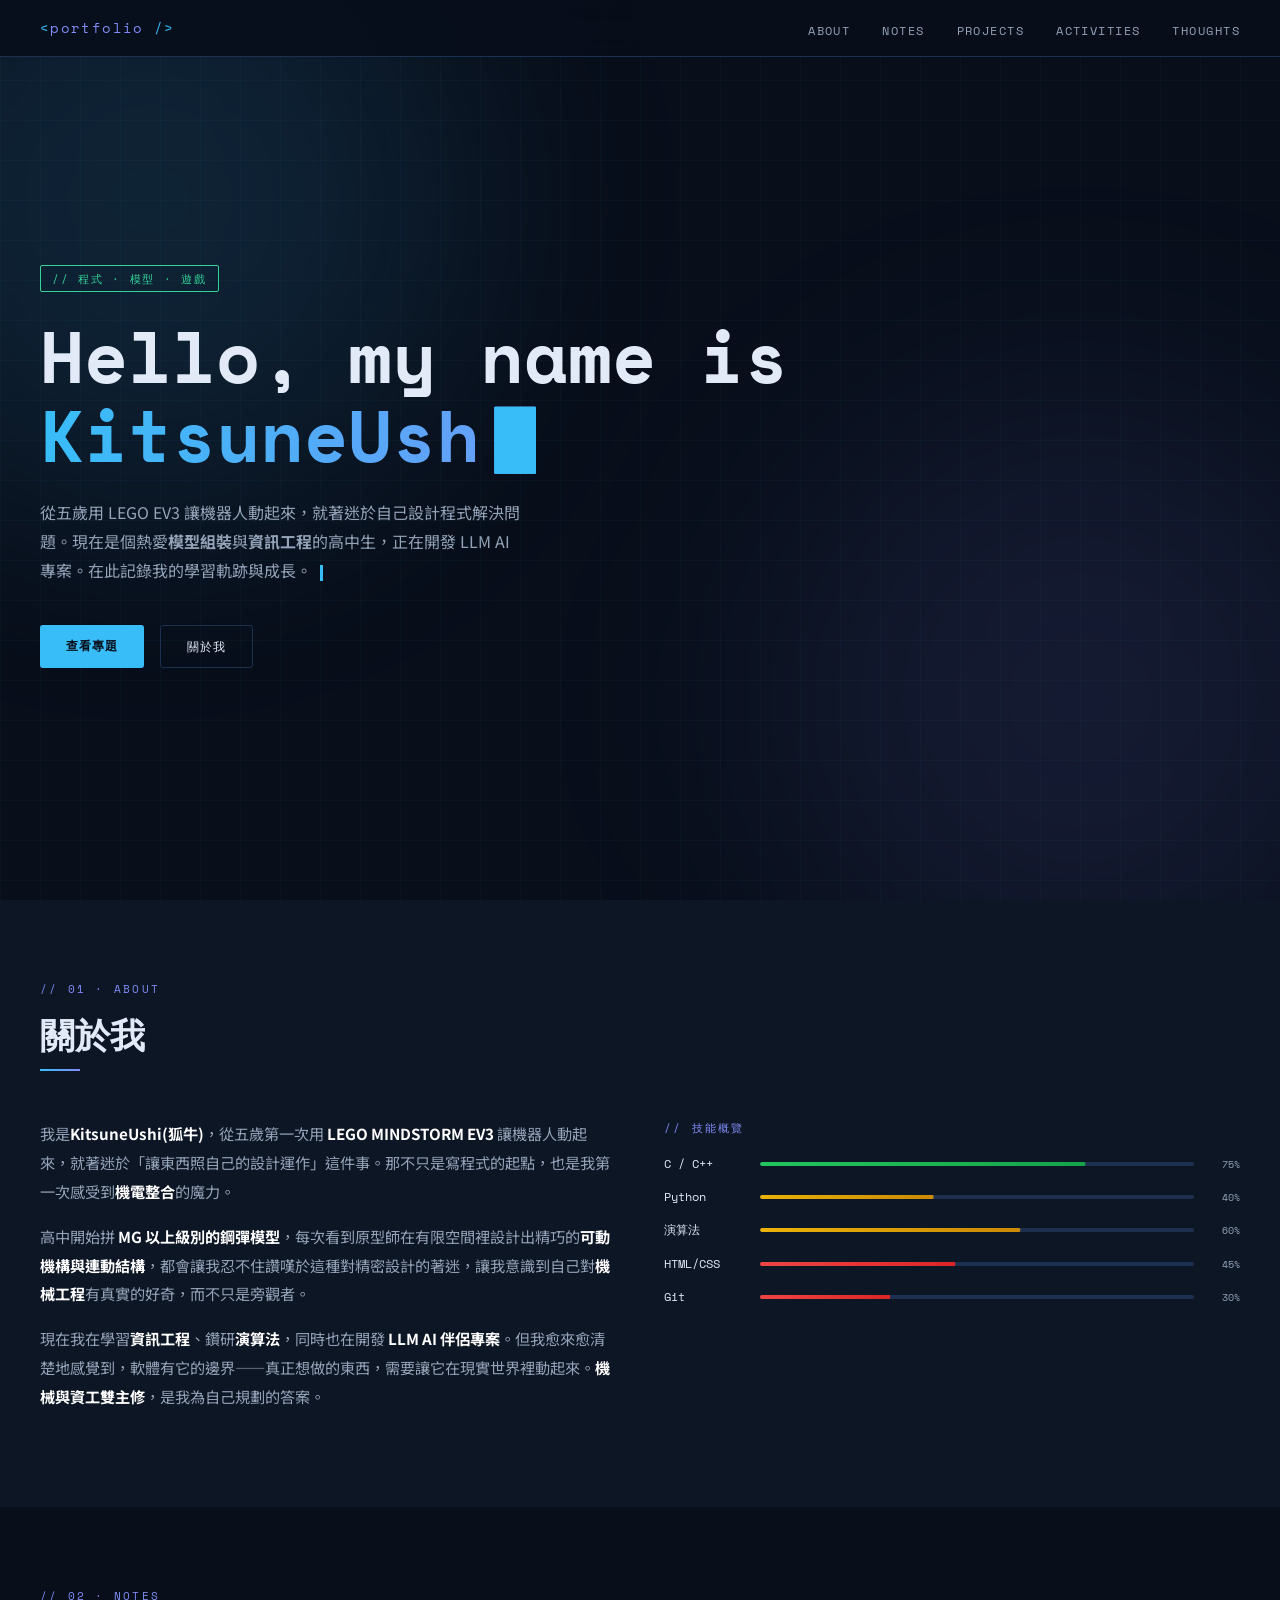
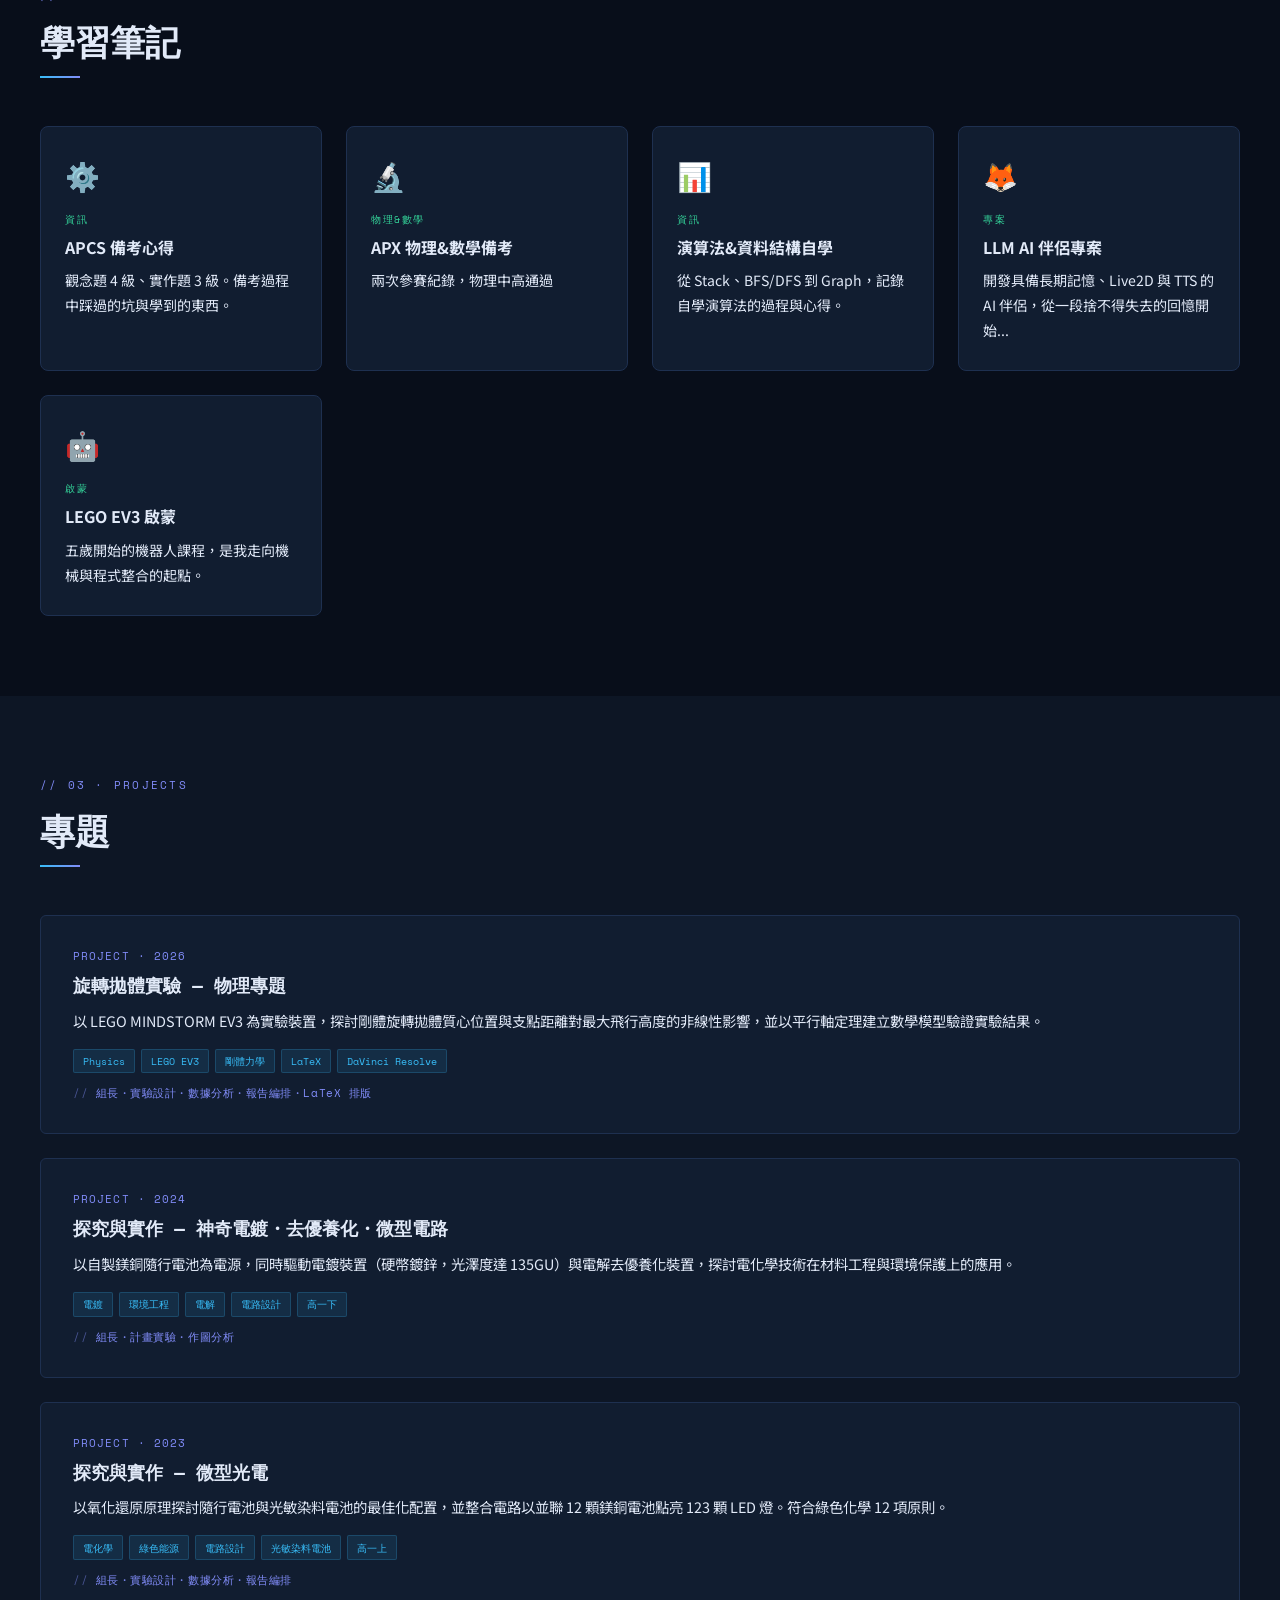
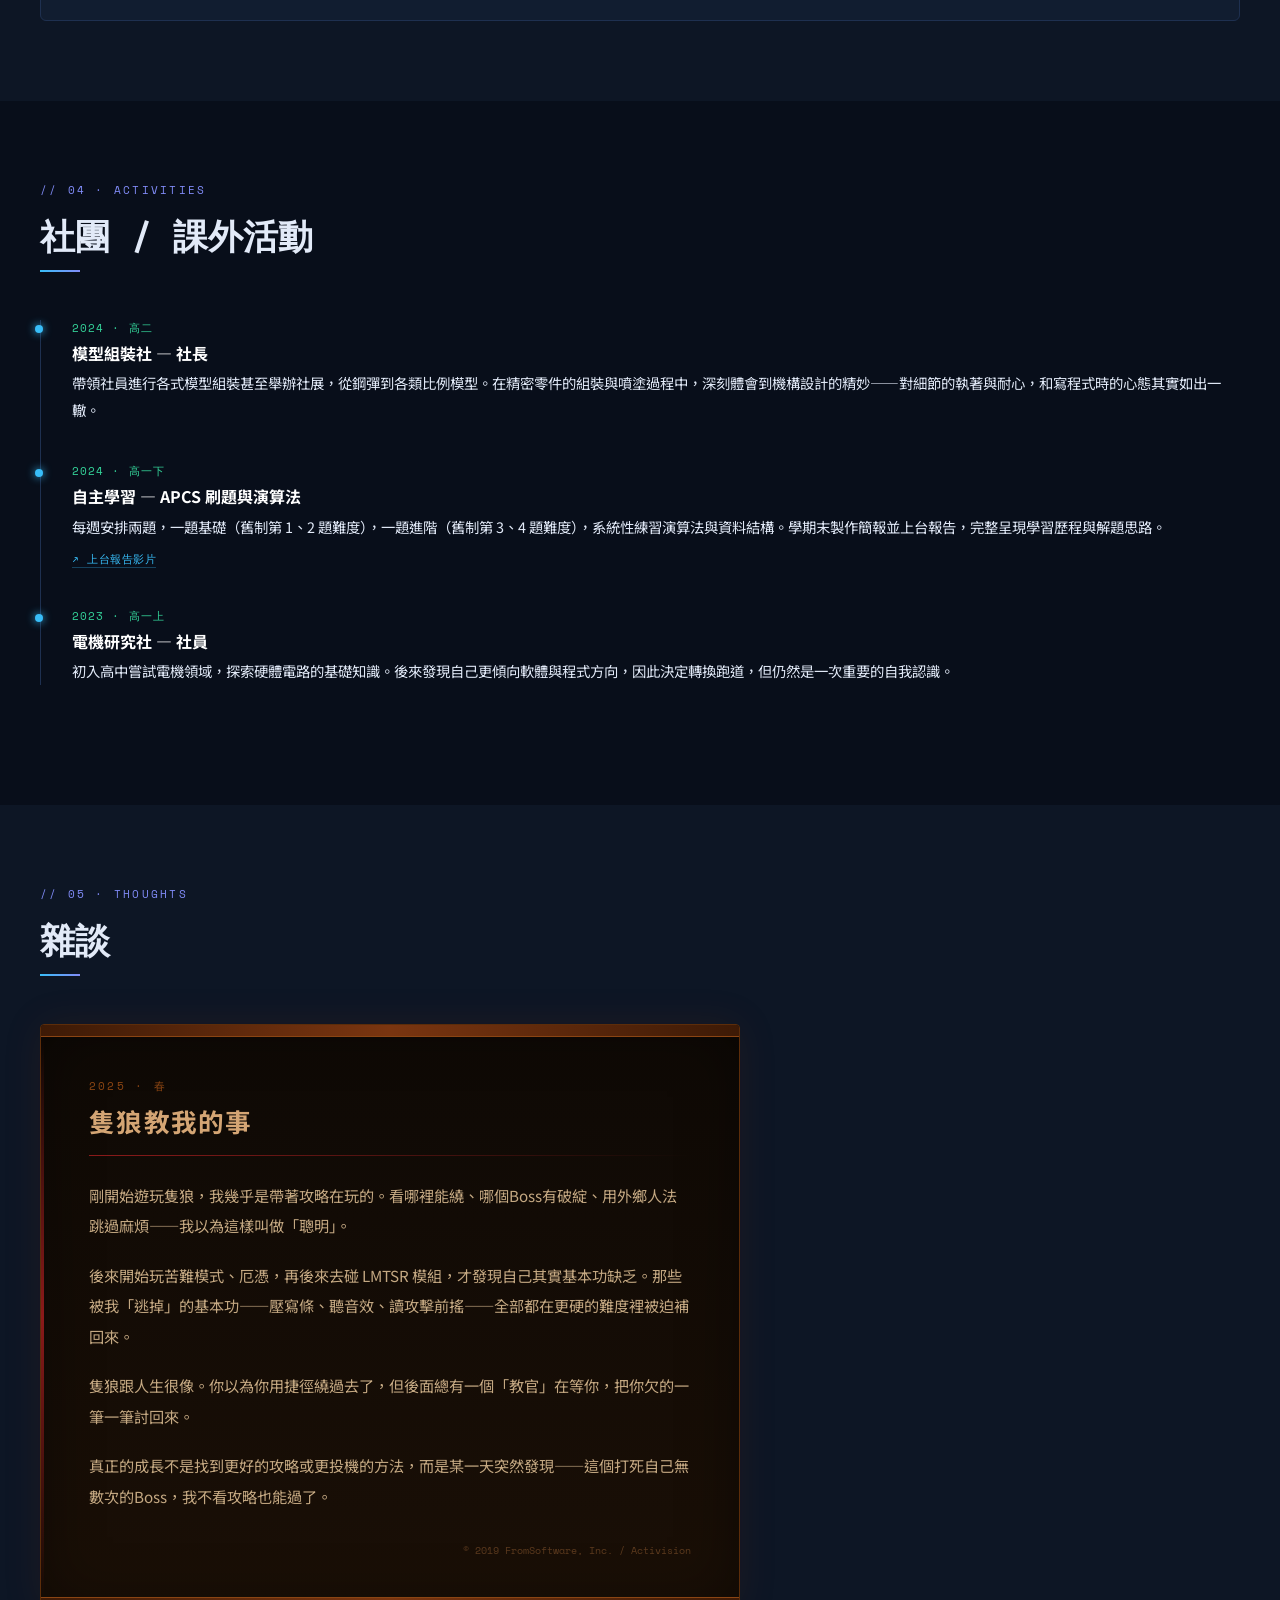
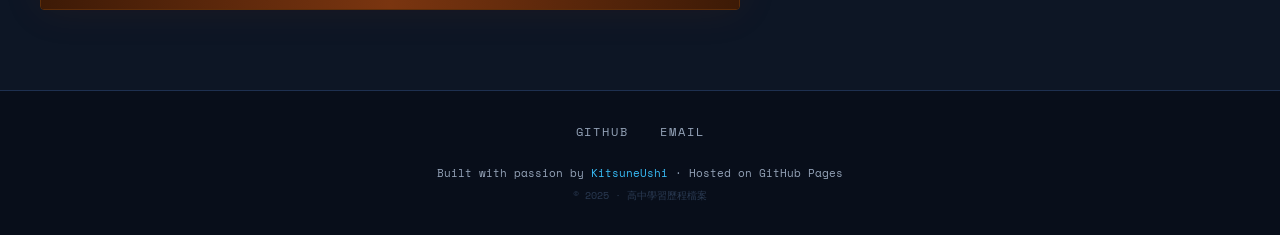
==== commit 65c50e80: "新增 APCS 證書連結並更新各頁面文本內容 - APCS 成績卡片改為可點擊連結，懸停顯示「↗ 查看證書」提示 - 新增 APCS_43_2025-01-20.pdf 證書檔案 - 更新 index" ====
--- a/index.html
+++ b/index.html
@@ -33,7 +33,7 @@
       <span class="line2"><span id="typewriter"></span><span class="type-cursor">▋</span></span>
     </h1>
     <p class="hero-sub">
-      從五歲用 LEGO EV3 讓機器人動起來，就著迷於寫程式解決問題。現在是個熱愛<strong>隻狼</strong>、<strong>模型組裝</strong>與<strong>資訊工程</strong>的高中生，正在開發 LLM AI 專案。這裡記錄我的學習軌跡與成長。
+      從五歲用 LEGO EV3 讓機器人動起來，就著迷於自己設計程式解決問題。現在是個熱愛<strong>模型組裝</strong>與<strong>資訊工程</strong>的高中生，正在開發 LLM AI 專案。在此記錄我的學習軌跡與成長。
       <span class="cursor"></span>
     </p>
     <div class="hero-cta">
@@ -51,8 +51,8 @@
   </div>
   <div class="about-grid">
     <div class="about-text reveal">
-      <p>我是<strong>KitsuneUshi(狐牛)</strong>，從五歲第一次用 <strong>LEGO MINDSTORM EV3</strong> 讓機器人動起來，就著迷於「讓東西照自己的意思運作」這件事。那不只是寫程式的起點，也是我第一次感受到<strong>機電整合</strong>的魔力。</p>
-      <p>高中開始拼 <strong>MG 以上級別的鋼彈模型</strong>，每次看到原型師在有限空間裡設計出精巧的<strong>可動機構與連動結構</strong>，都會讓我忍不住讚嘆——這種對精密設計的著迷，讓我意識到自己對<strong>機械工程</strong>有真實的好奇，而不只是旁觀者。</p>
+      <p>我是<strong>KitsuneUshi(狐牛)</strong>，從五歲第一次用 <strong>LEGO MINDSTORM EV3</strong> 讓機器人動起來，就著迷於「讓東西照自己的設計運作」這件事。那不只是寫程式的起點，也是我第一次感受到<strong>機電整合</strong>的魔力。</p>
+      <p>高中開始拼 <strong>MG 以上級別的鋼彈模型</strong>，每次看到原型師在有限空間裡設計出精巧的<strong>可動機構與連動結構</strong>，都會讓我忍不住讚嘆於這種對精密設計的著迷，讓我意識到自己對<strong>機械工程</strong>有真實的好奇，而不只是旁觀者。</p>
       <p>現在我在學習<strong>資訊工程</strong>、鑽研<strong>演算法</strong>，同時也在開發 <strong>LLM AI 伴侶專案</strong>。但我愈來愈清楚地感覺到，軟體有它的邊界——真正想做的東西，需要讓它在現實世界裡動起來。<strong>機械與資工雙主修</strong>，是我為自己規劃的答案。</p>
     </div>
     <div class="skills-block reveal">
@@ -103,7 +103,7 @@
       <div class="note-icon">🔬</div>
       <p class="note-subject">物理&數學</p>
       <p class="note-title">APX 物理&數學備考</p>
-      <p class="note-desc">兩次參賽紀錄，物理中高通過，差 1.5 分銅牌。</p>
+      <p class="note-desc">兩次參賽紀錄，物理中高通過</p>
     </a>
     <a href="notes/algorithm.html" class="note-card reveal">
       <div class="note-icon">📊</div>
@@ -112,16 +112,16 @@
       <p class="note-desc">從 Stack、BFS/DFS 到 Graph，記錄自學演算法的過程與心得。</p>
     </a>
     <a href="notes/llm.html" class="note-card reveal">
-      <div class="note-icon">🤖</div>
+      <div class="note-icon">🦊</div>
       <p class="note-subject">專案</p>
       <p class="note-title">LLM AI 伴侶專案</p>
-      <p class="note-desc">開發具備長期記憶、Live2D 與 TTS 的 AI 伴侶，從一段捨不得失去的回憶開始。</p>
+      <p class="note-desc">開發具備長期記憶、Live2D 與 TTS 的 AI 伴侶，從一段捨不得失去的回憶開始...</p>
     </a>
     <a href="notes/ev3.html" class="note-card reveal">
       <div class="note-icon">🤖</div>
       <p class="note-subject">啟蒙</p>
       <p class="note-title">LEGO EV3 啟蒙</p>
-      <p class="note-desc">五歲開始的機器人課程，是我走向資工的起點。</p>
+      <p class="note-desc">五歲開始的機器人課程，是我走向機械與程式整合的起點。</p>
     </a>
   </div>
 </section>
@@ -197,7 +197,7 @@
     <div class="tl-item reveal">
       <p class="tl-date">2024 · 高二</p>
       <p class="tl-title">模型組裝社 — 社長</p>
-      <p class="tl-desc">帶領社員進行各式模型組裝，從鋼彈到各類比例模型。在精密零件的組裝過程中，深刻體會到機構設計的精妙——對細節的執著與耐心，和寫程式時的心態其實如出一轍。</p>
+      <p class="tl-desc">帶領社員進行各式模型組裝甚至舉辦社展，從鋼彈到各類比例模型。在精密零件的組裝與噴塗過程中，深刻體會到機構設計的精妙——對細節的執著與耐心，和寫程式時的心態其實如出一轍。</p>
     </div>
     <div class="tl-item reveal">
       <p class="tl-date">2024 · 高一下</p>
@@ -208,7 +208,7 @@
     <div class="tl-item reveal">
       <p class="tl-date">2023 · 高一上</p>
       <p class="tl-title">電機研究社 — 社員</p>
-      <p class="tl-desc">初入高中嘗試電機領域，探索硬體電路的基礎知識。後來發現自己更傾向軟體與程式方向，因此決定轉換跑道，這也是一次重要的自我認識。</p>
+      <p class="tl-desc">初入高中嘗試電機領域，探索硬體電路的基礎知識。後來發現自己更傾向軟體與程式方向，因此決定轉換跑道，但仍然是一次重要的自我認識。</p>
     </div>
   </div>
 </section>
@@ -223,14 +223,14 @@
     <div class="scroll-decoration">
       <div class="scroll-top"></div>
       <div class="scroll-content">
-        <p class="thought-date">2026 · 春</p>
+        <p class="thought-date">2025 · 春</p>
         <h3 class="thought-title">隻狼教我的事</h3>
         <div class="thought-divider"></div>
         <div class="thought-body">
-          <p>剛開始玩隻狼，我是帶著攻略在玩的。看哪裡能繞、哪個Boss有破綻、用外鄉人法跳過麻煩——我以為這樣叫做「聰明」。</p>
-          <p>後來開始玩苦難模式、厄憑，再後來去碰 LMTSR 模組，才發現自己其實什麼都不會。那些被我「逃掉」的基本功——看架勢槽、聽音效、讀攻擊前搖——全部都在更硬的難度裡被迫補回來。</p>
+          <p>剛開始遊玩隻狼，我幾乎是帶著攻略在玩的。看哪裡能繞、哪個Boss有破綻、用外鄉人法跳過麻煩——我以為這樣叫做「聰明」。</p>
+          <p>後來開始玩苦難模式、厄憑，再後來去碰 LMTSR 模組，才發現自己其實基本功缺乏。那些被我「逃掉」的基本功——壓寫條、聽音效、讀攻擊前搖——全部都在更硬的難度裡被迫補回來。</p>
           <p>隻狼跟人生很像。你以為你用捷徑繞過去了，但後面總有一個「教官」在等你，把你欠的一筆一筆討回來。</p>
-          <p>真正的成長不是找到更好的攻略，而是你某一天突然發現——這個打死我一百次的Boss，我不看攻略也能過了。</p>
+          <p>真正的成長不是找到更好的攻略或更投機的方法，而是某一天突然發現——這個打死自己無數次的Boss，我不看攻略也能過了。</p>
         </div>
         <p class="thought-credit">© 2019 FromSoftware, Inc. / Activision</p>
       </div>
--- a/style.css
+++ b/style.css
@@ -335,13 +335,13 @@
     }
     .note-title {
       font-size: 1rem;
-      font-weight: 500;
+      font-weight: 700;
       margin-bottom: .6rem;
       color: var(--text);
     }
     .note-desc {
-      font-size: .82rem;
-      color: var(--muted);
+      font-size: .88rem;
+      color: var(--text);
       line-height: 1.75;
     }
 
@@ -381,8 +381,8 @@
       margin-bottom: .6rem;
     }
     .project-desc {
-      font-size: .88rem;
-      color: var(--muted);
+      font-size: .9rem;
+      color: var(--text);
       line-height: 1.75;
       margin-bottom: 1rem;
     }
@@ -456,14 +456,15 @@
       margin-bottom: .3rem;
     }
     .tl-title {
-      font-weight: 500;
+      font-weight: 700;
       font-size: 1rem;
       margin-bottom: .35rem;
+      color: #fff;
     }
     .tl-desc {
-      font-size: .85rem;
-      color: var(--muted);
-      line-height: 1.75;
+      font-size: .9rem;
+      color: var(--text);
+      line-height: 1.85;
     }
     .tl-link {
       display: inline-block;
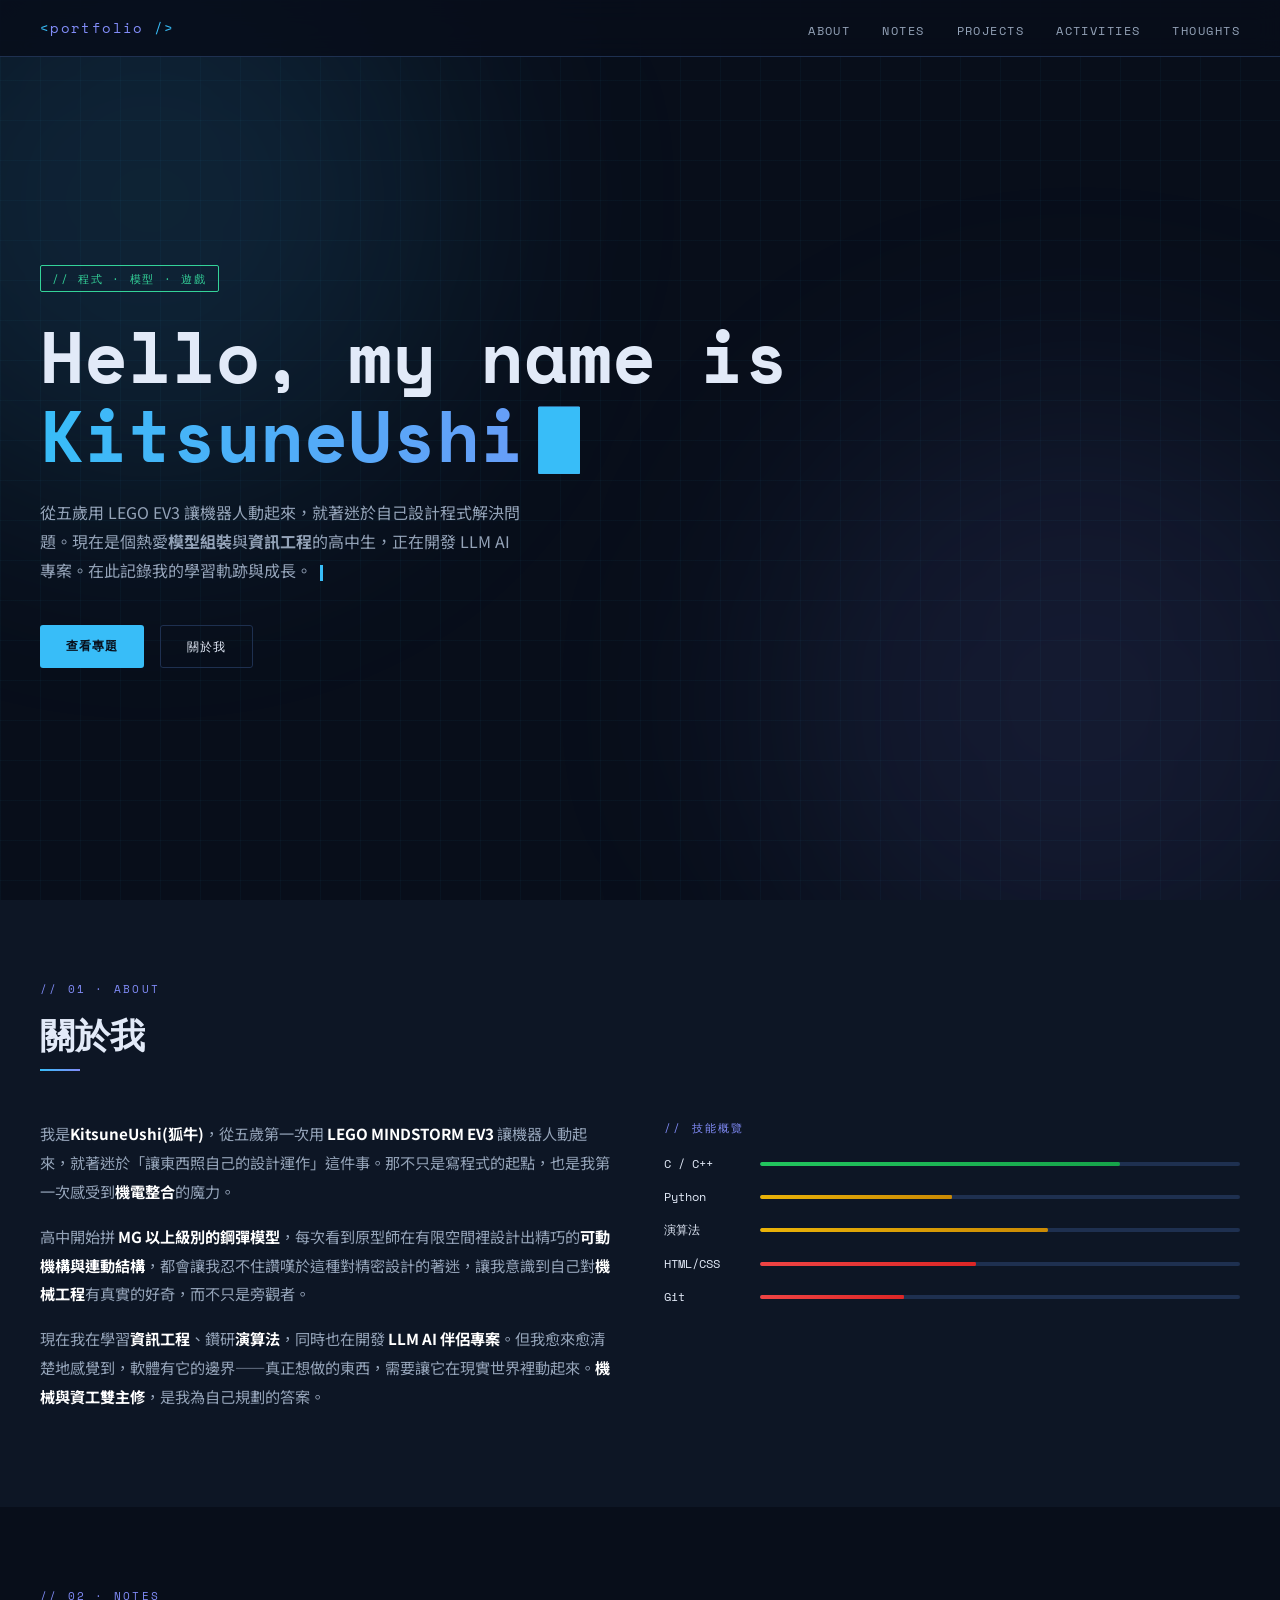
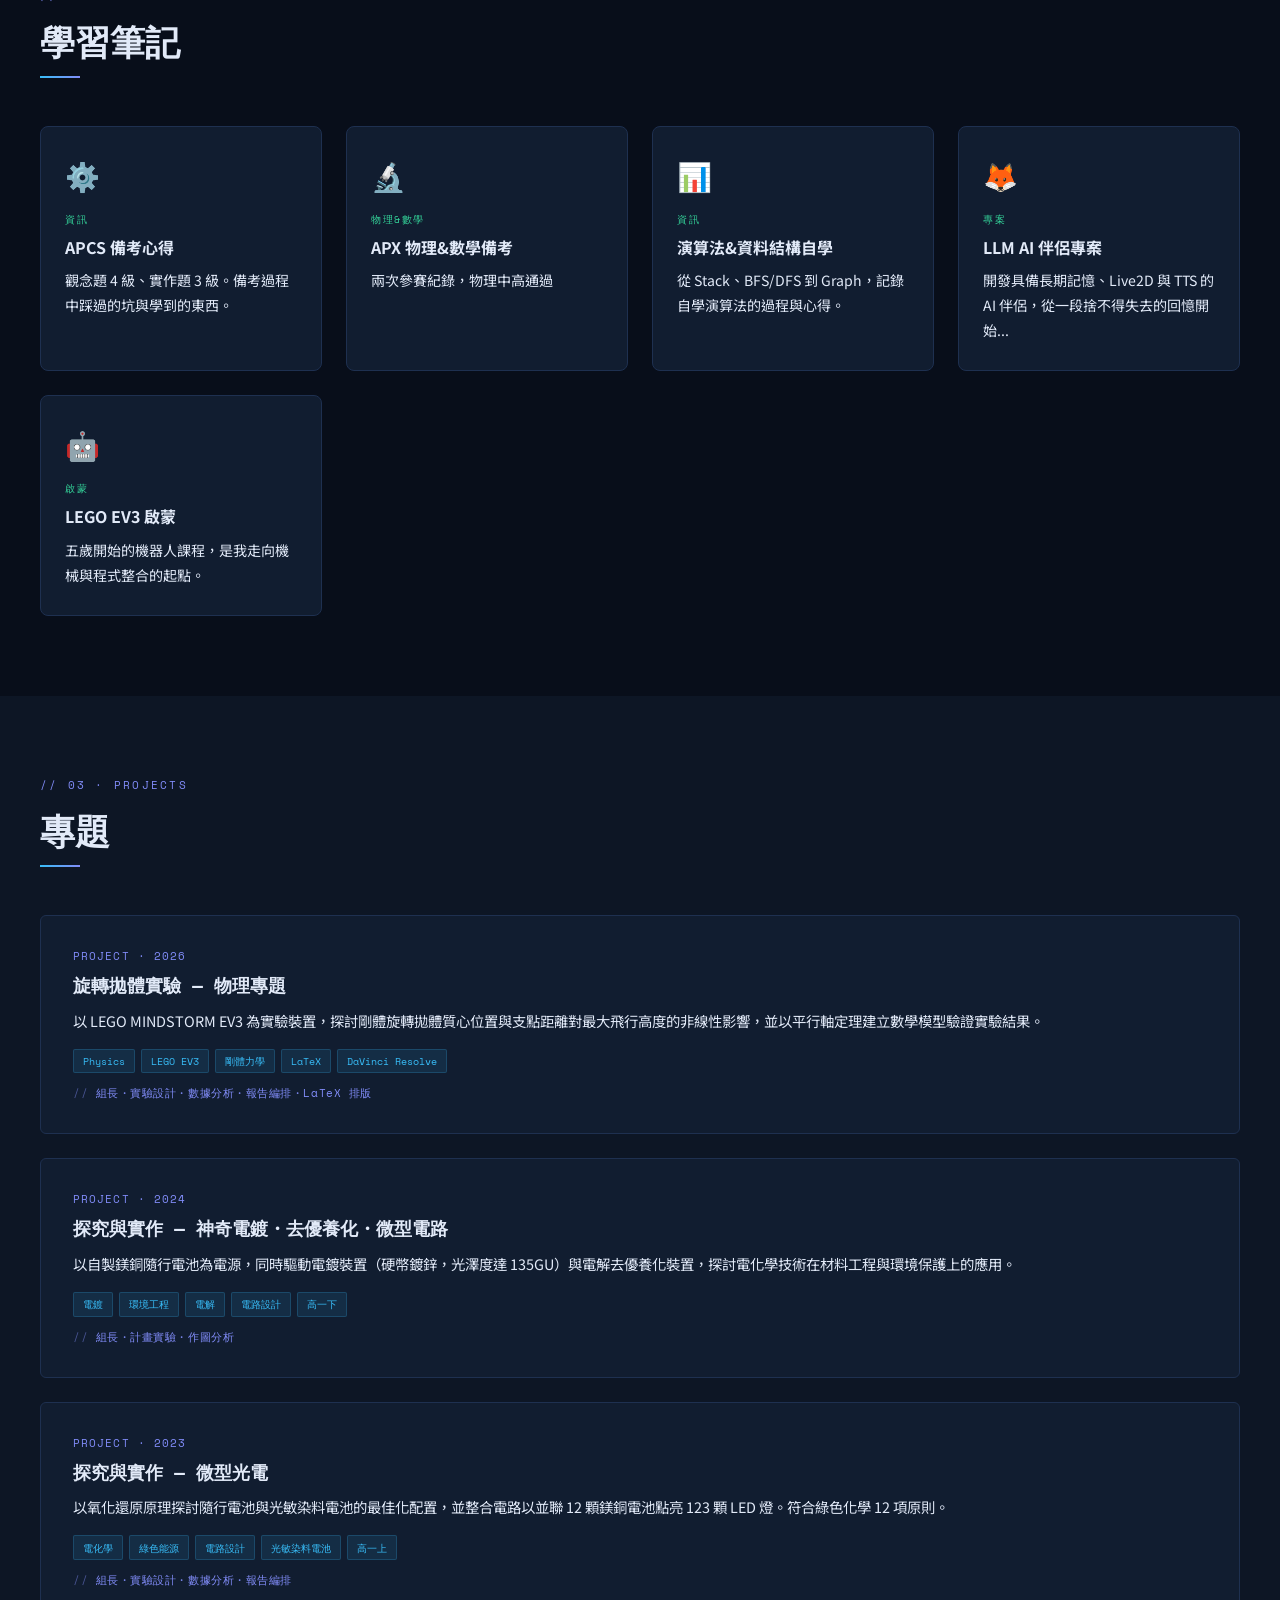
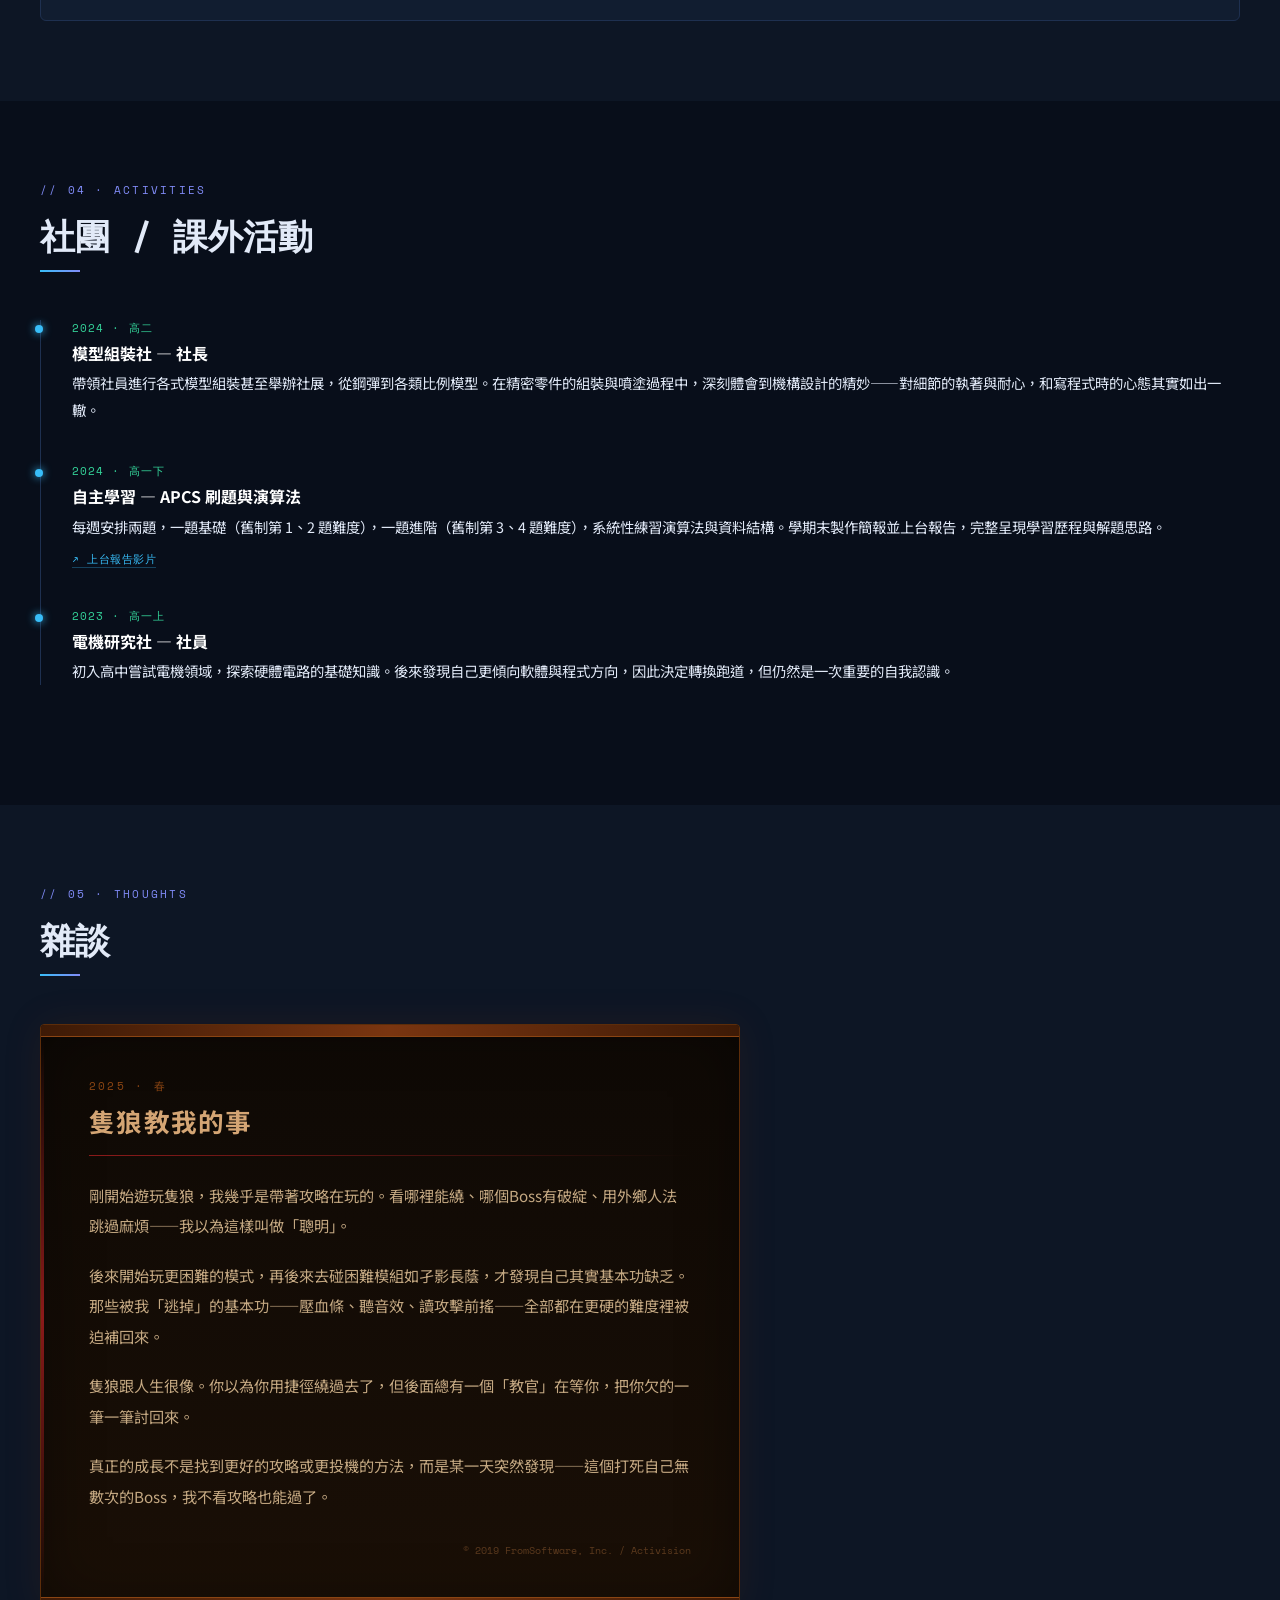
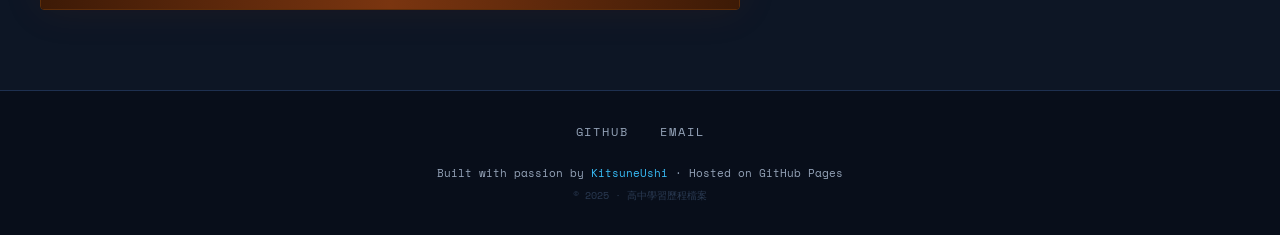
==== commit 8113df7f: "修改主頁技能條表示法，修改隻狼文本" ====
--- a/index.html
+++ b/index.html
@@ -60,27 +60,22 @@
       <div class="skill-row">
         <span class="skill-name">C / C++</span>
         <div class="skill-bar"><div class="skill-fill expert" data-w=".75"></div> </div>
-        <span class="skill-pct">75%</span>
       </div>
       <div class="skill-row">
         <span class="skill-name">Python</span>
         <div class="skill-bar"><div class="skill-fill mid" data-w=".4"></div></div>
-        <span class="skill-pct">40%</span>
       </div>
       <div class="skill-row">
         <span class="skill-name">演算法</span>
         <div class="skill-bar"><div class="skill-fill mid" data-w=".6"></div></div>
-        <span class="skill-pct">60%</span>
       </div>
       <div class="skill-row">
         <span class="skill-name">HTML/CSS</span>
         <div class="skill-bar"><div class="skill-fill rookie" data-w=".45"></div></div>
-        <span class="skill-pct">45%</span>
       </div>
       <div class="skill-row">
         <span class="skill-name">Git</span>
         <div class="skill-bar"><div class="skill-fill rookie" data-w=".3"></div></div>
-        <span class="skill-pct">30%</span>
       </div>
     </div>
   </div>
@@ -228,7 +223,7 @@
         <div class="thought-divider"></div>
         <div class="thought-body">
           <p>剛開始遊玩隻狼，我幾乎是帶著攻略在玩的。看哪裡能繞、哪個Boss有破綻、用外鄉人法跳過麻煩——我以為這樣叫做「聰明」。</p>
-          <p>後來開始玩苦難模式、厄憑，再後來去碰 LMTSR 模組，才發現自己其實基本功缺乏。那些被我「逃掉」的基本功——壓寫條、聽音效、讀攻擊前搖——全部都在更硬的難度裡被迫補回來。</p>
+          <p>後來開始玩更困難的模式，再後來去碰困難模組如孑影長蔭，才發現自己其實基本功缺乏。那些被我「逃掉」的基本功——壓血條、聽音效、讀攻擊前搖——全部都在更硬的難度裡被迫補回來。</p>
           <p>隻狼跟人生很像。你以為你用捷徑繞過去了，但後面總有一個「教官」在等你，把你欠的一筆一筆討回來。</p>
           <p>真正的成長不是找到更好的攻略或更投機的方法，而是某一天突然發現——這個打死自己無數次的Boss，我不看攻略也能過了。</p>
         </div>
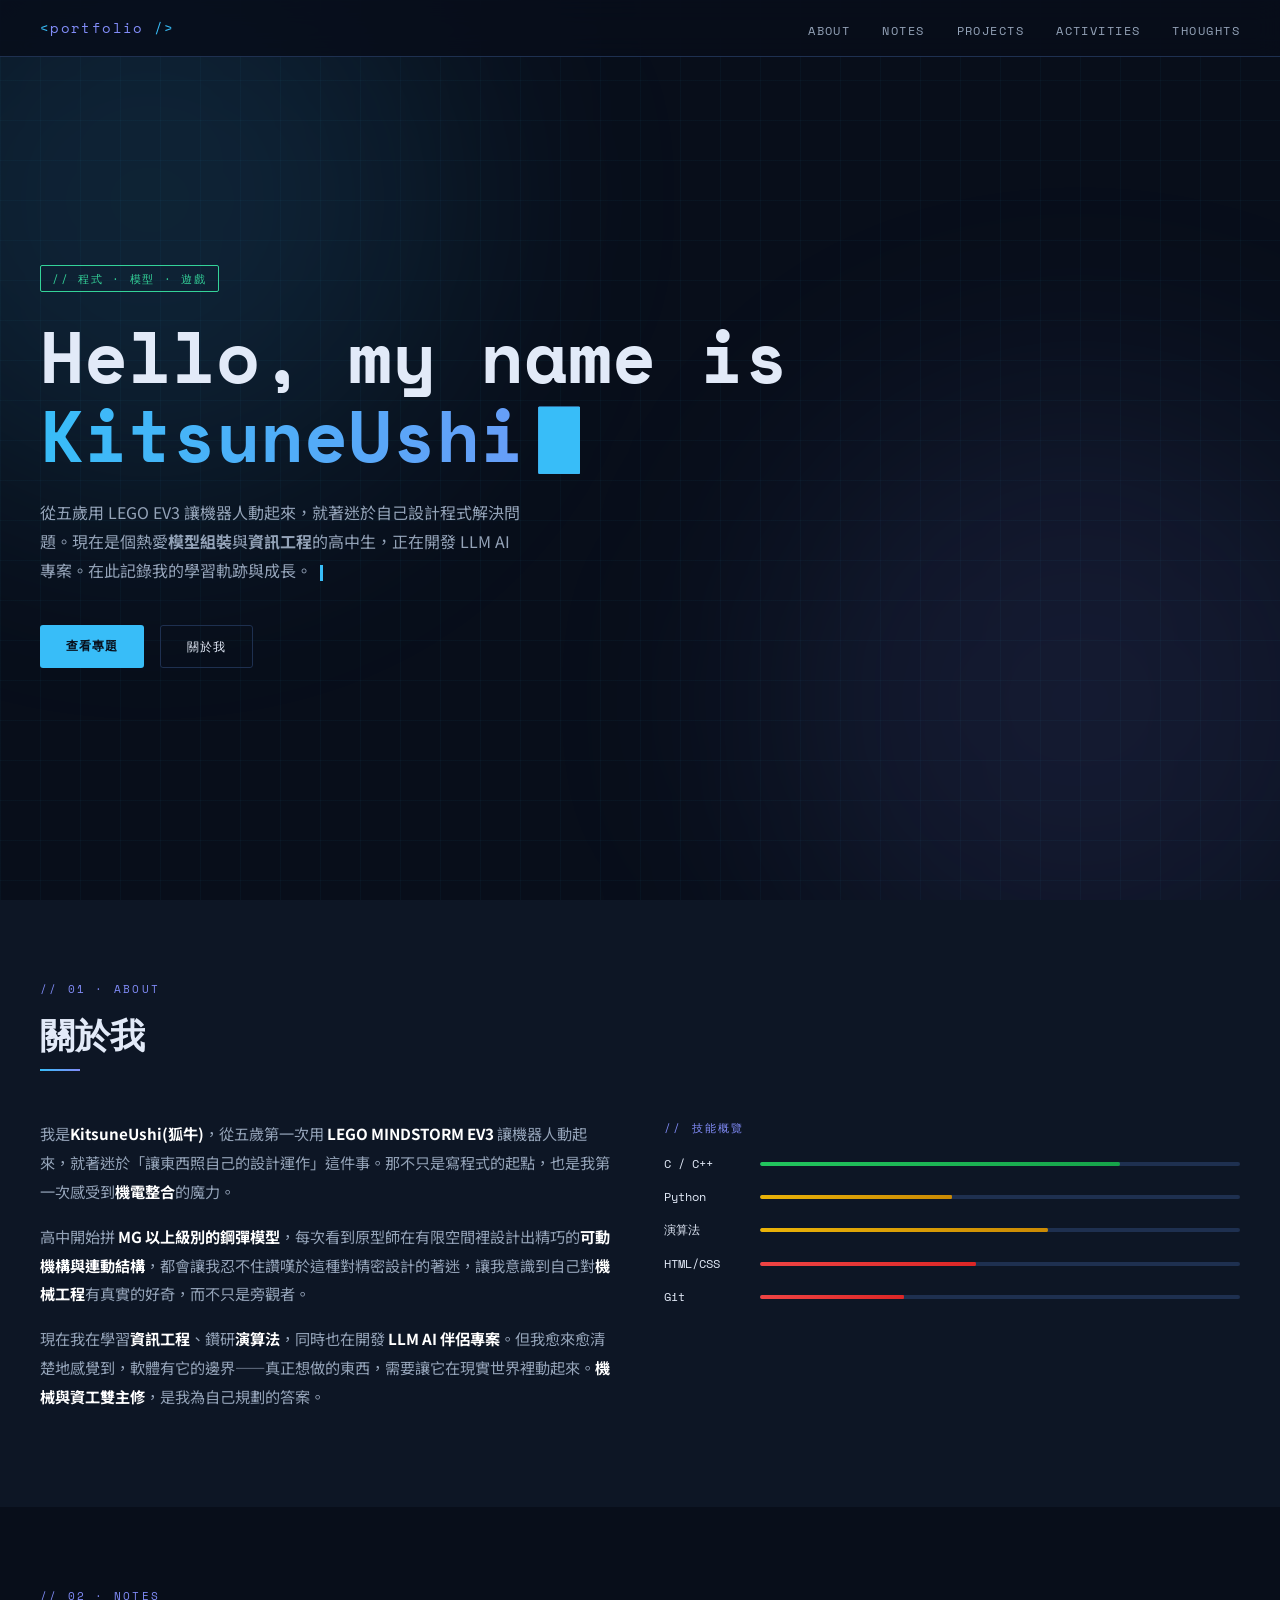
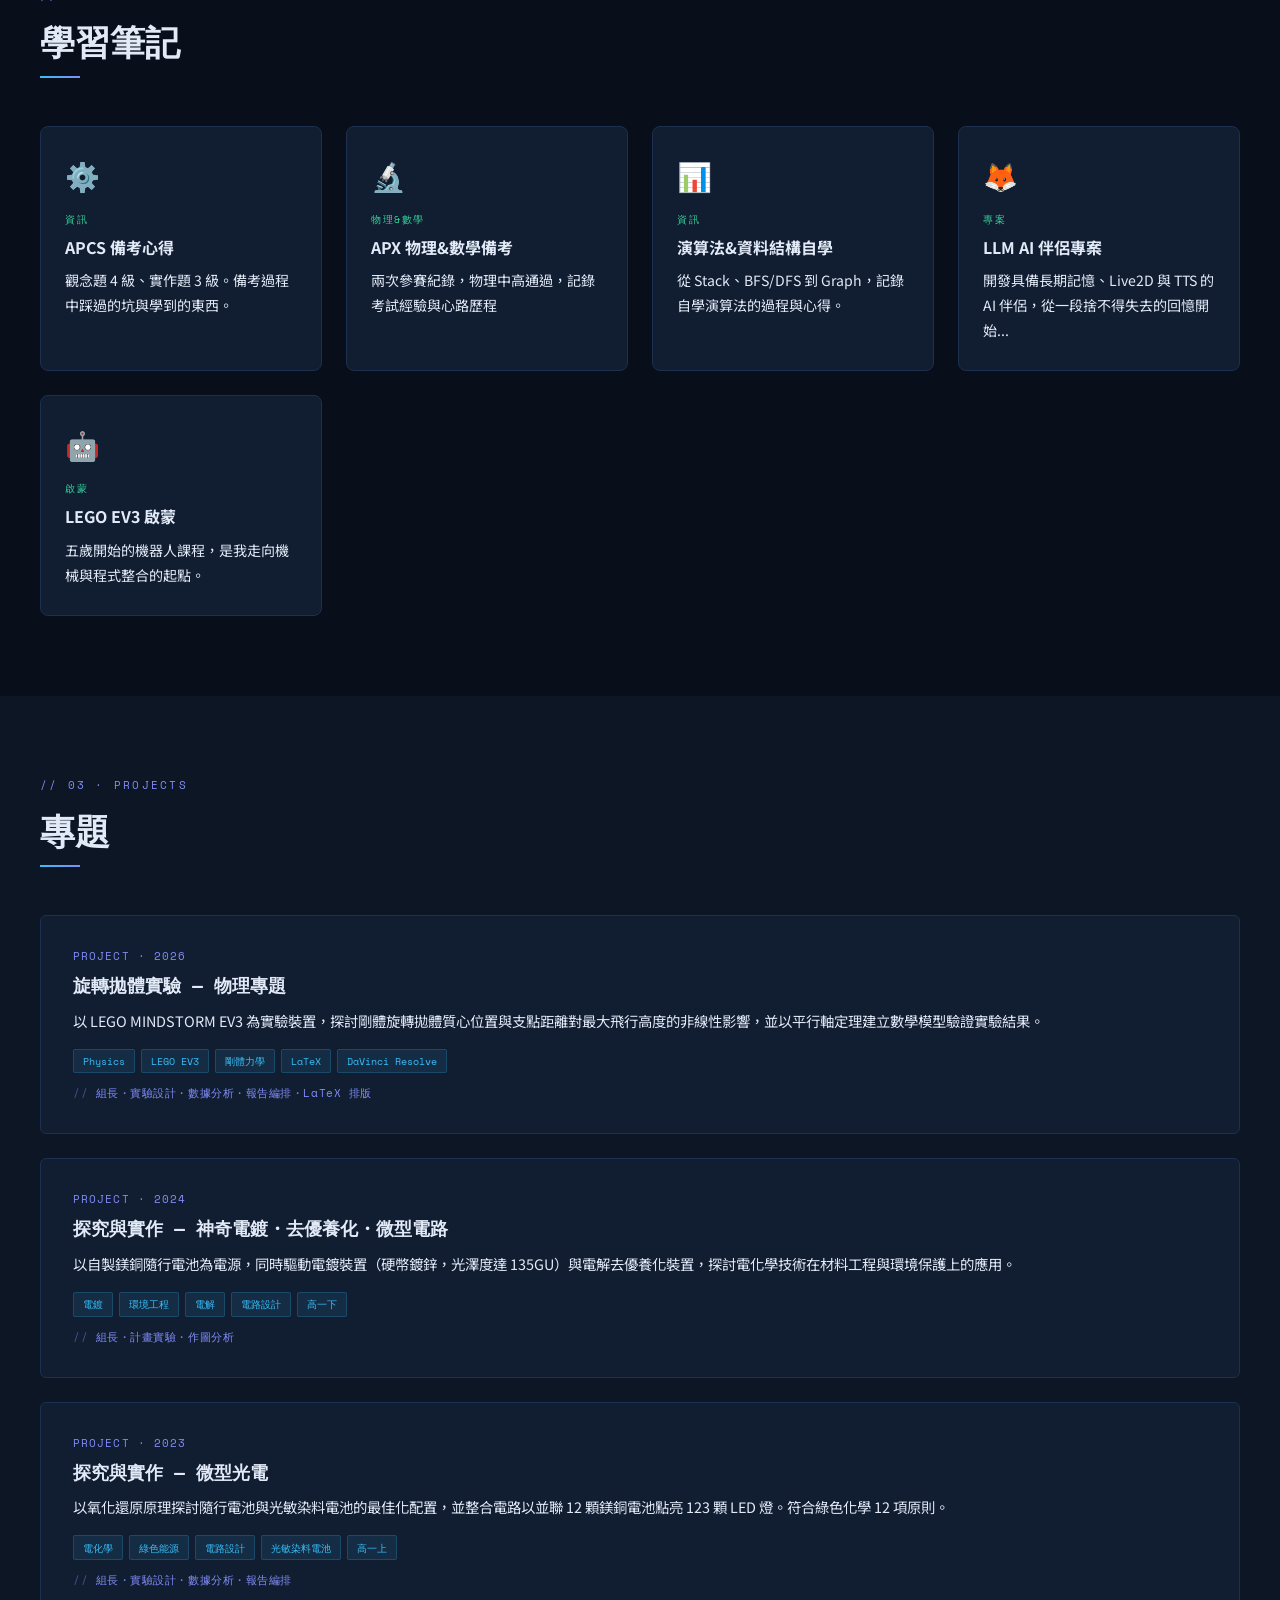
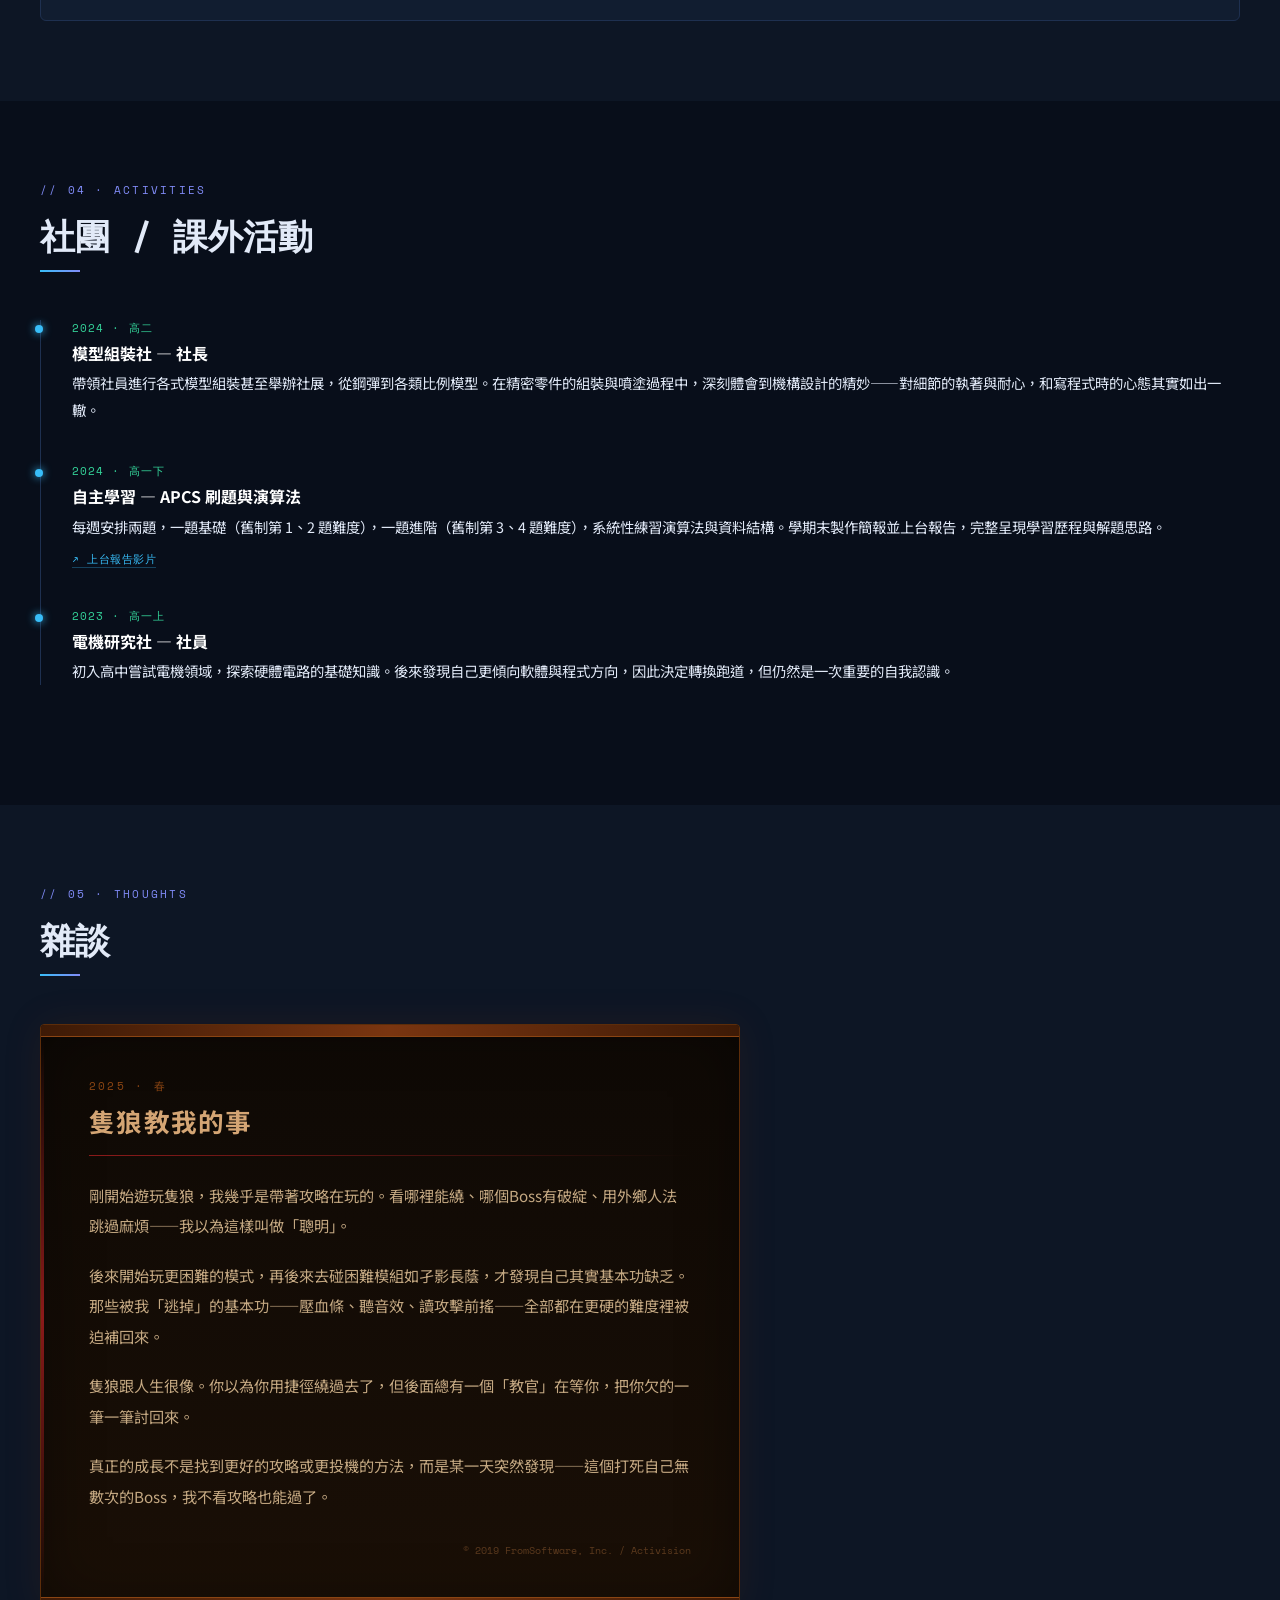
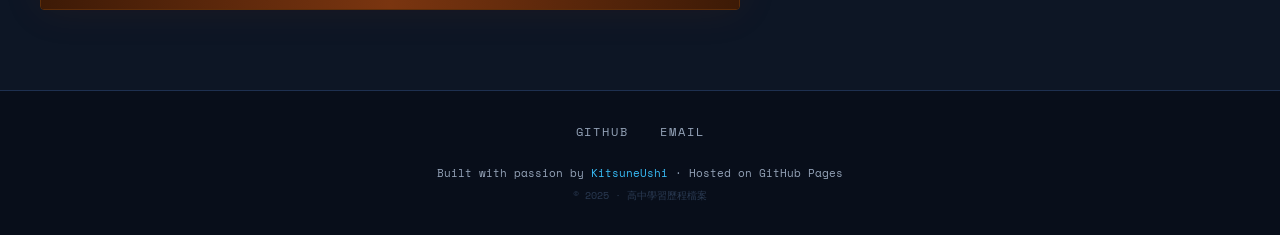
==== commit 26c2e5b9: "修改NOTES APX文字" ====
--- a/index.html
+++ b/index.html
@@ -98,7 +98,7 @@
       <div class="note-icon">🔬</div>
       <p class="note-subject">物理&數學</p>
       <p class="note-title">APX 物理&數學備考</p>
-      <p class="note-desc">兩次參賽紀錄，物理中高通過</p>
+      <p class="note-desc">兩次參賽紀錄，物理中高通過，記錄考試經驗與心路歷程</p>
     </a>
     <a href="notes/algorithm.html" class="note-card reveal">
       <div class="note-icon">📊</div>
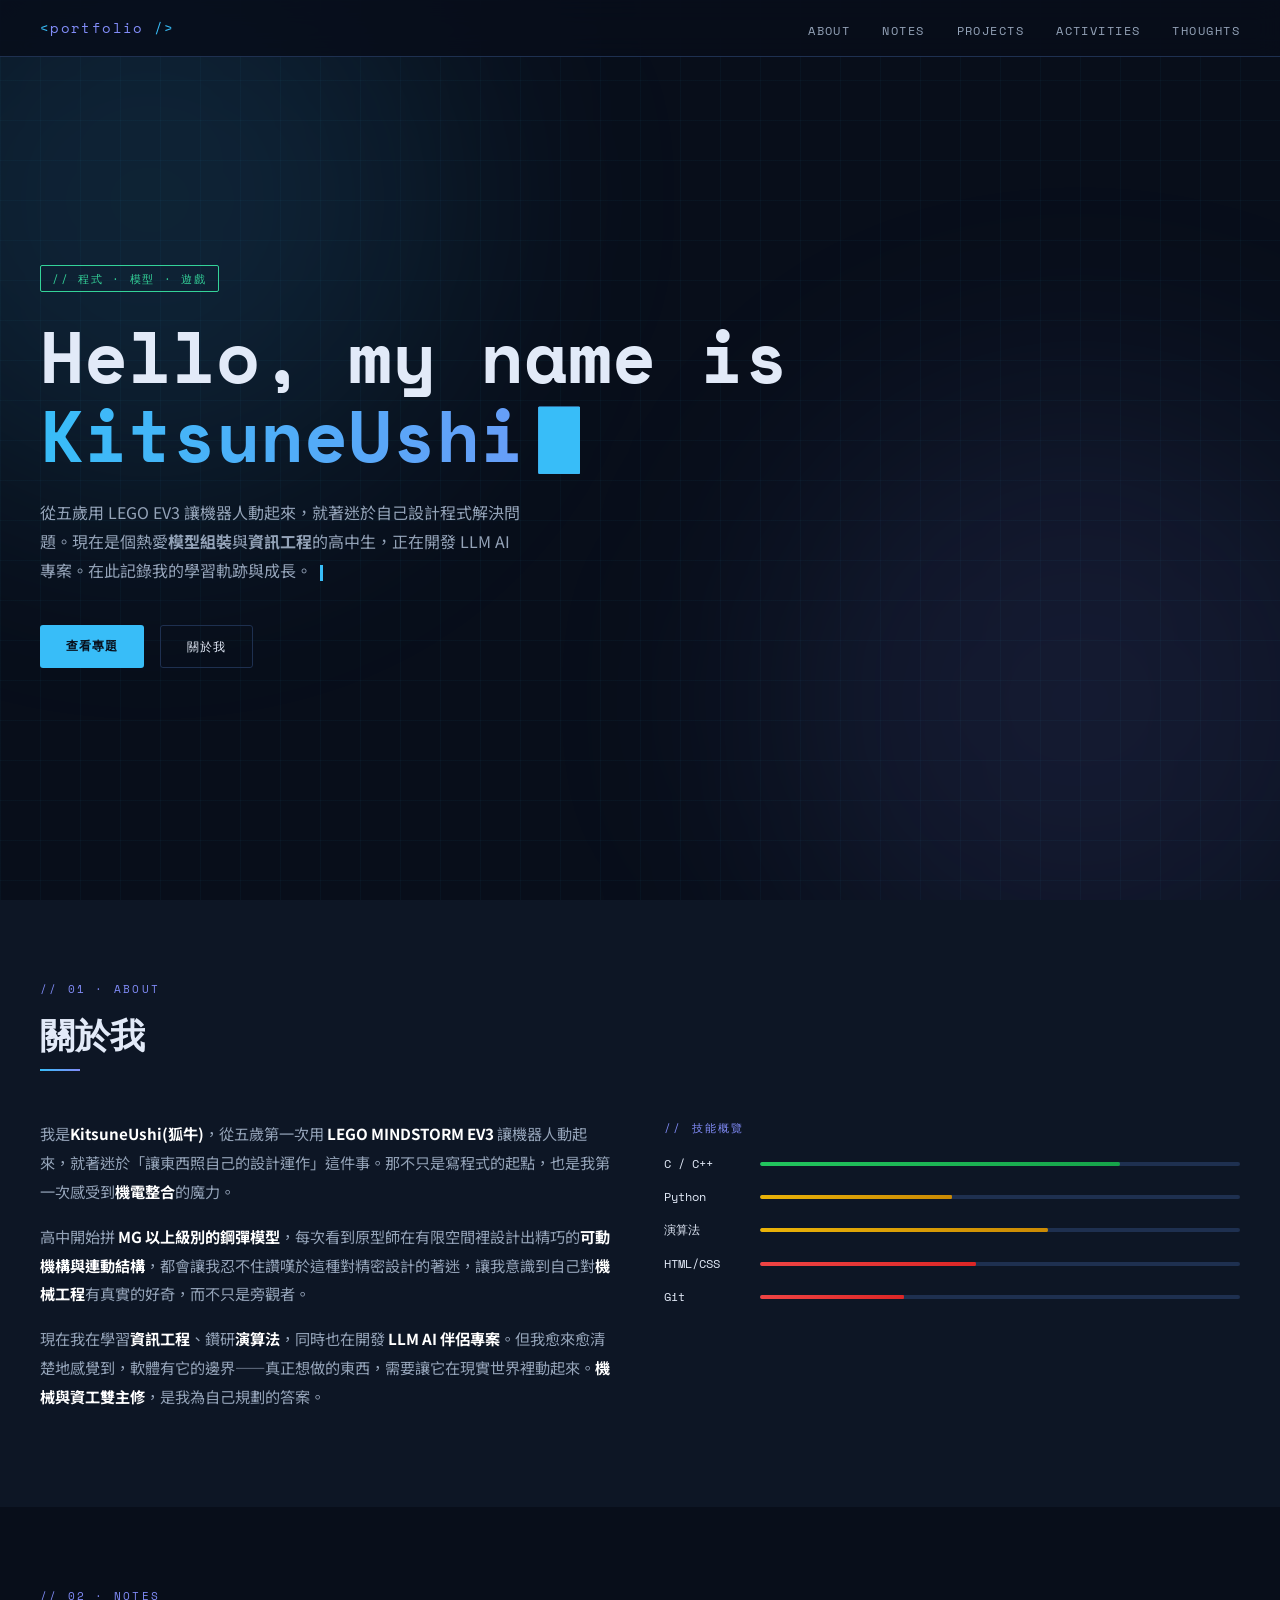
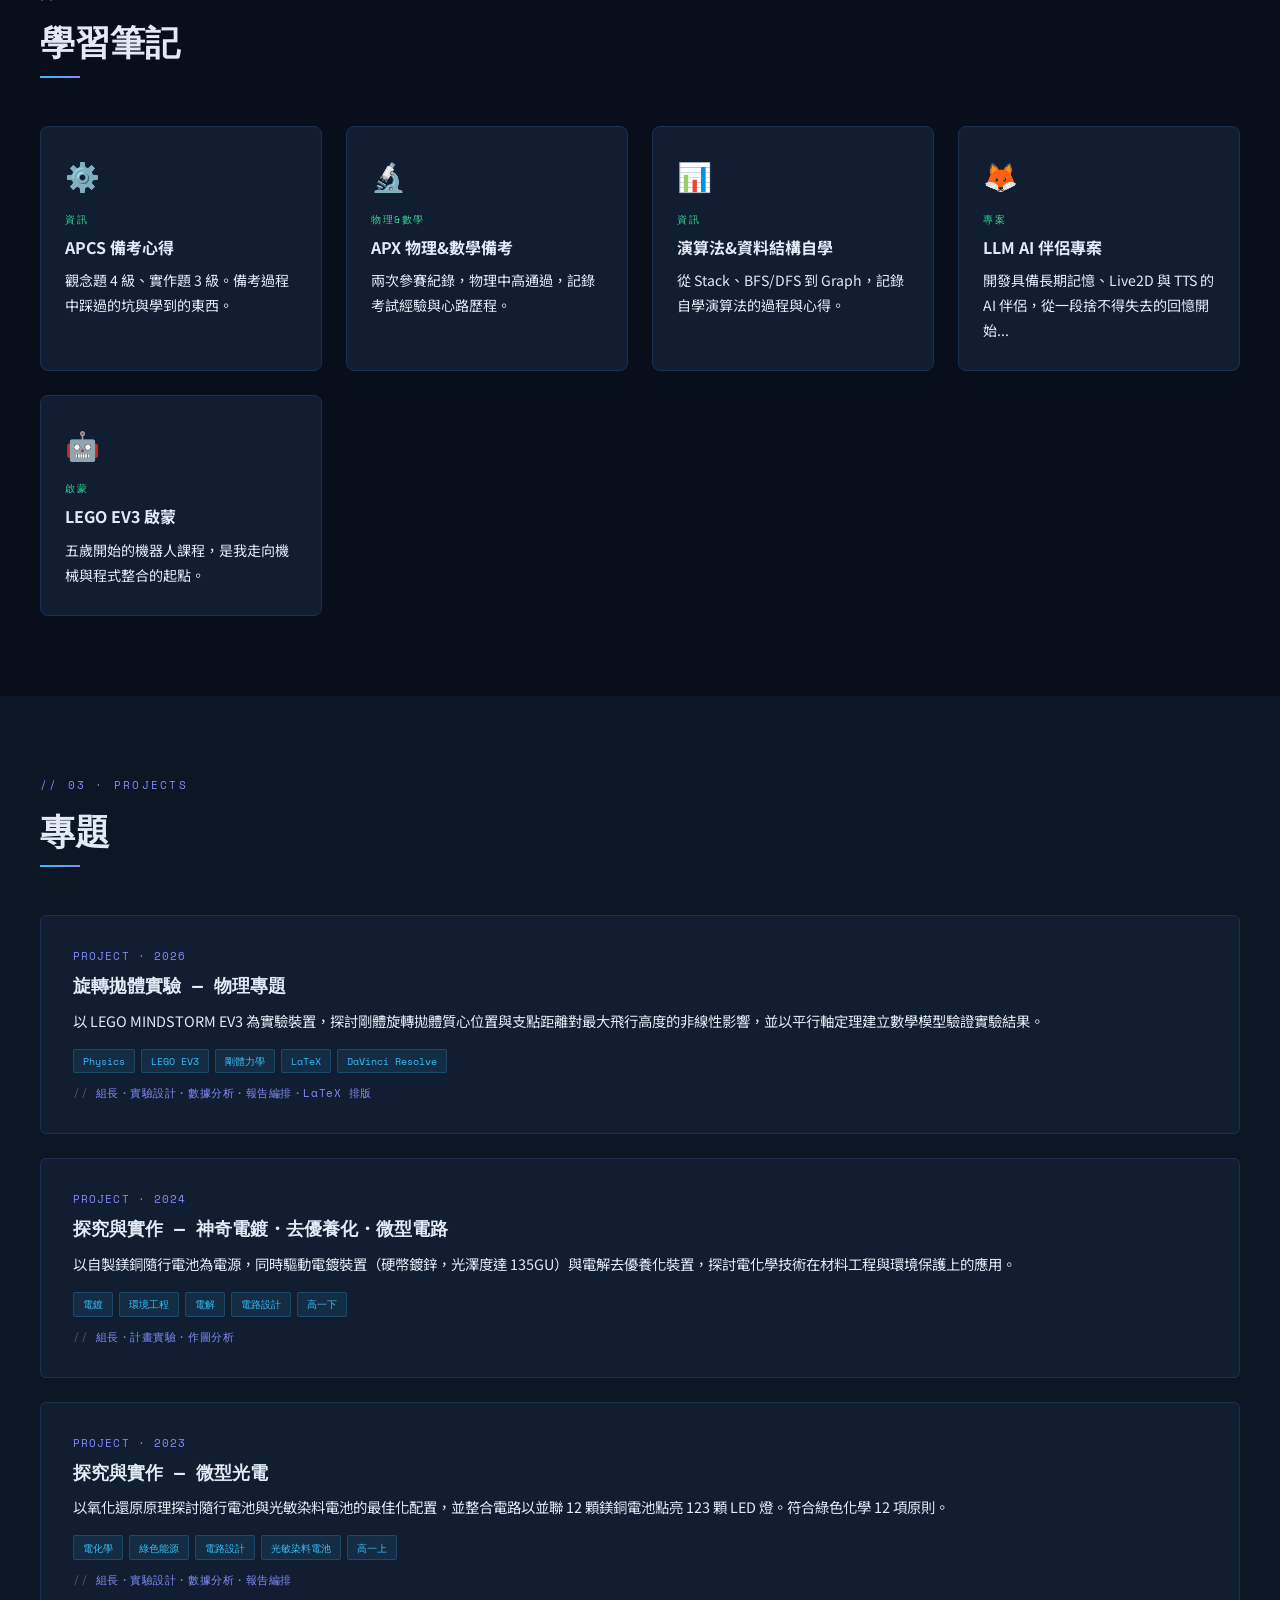
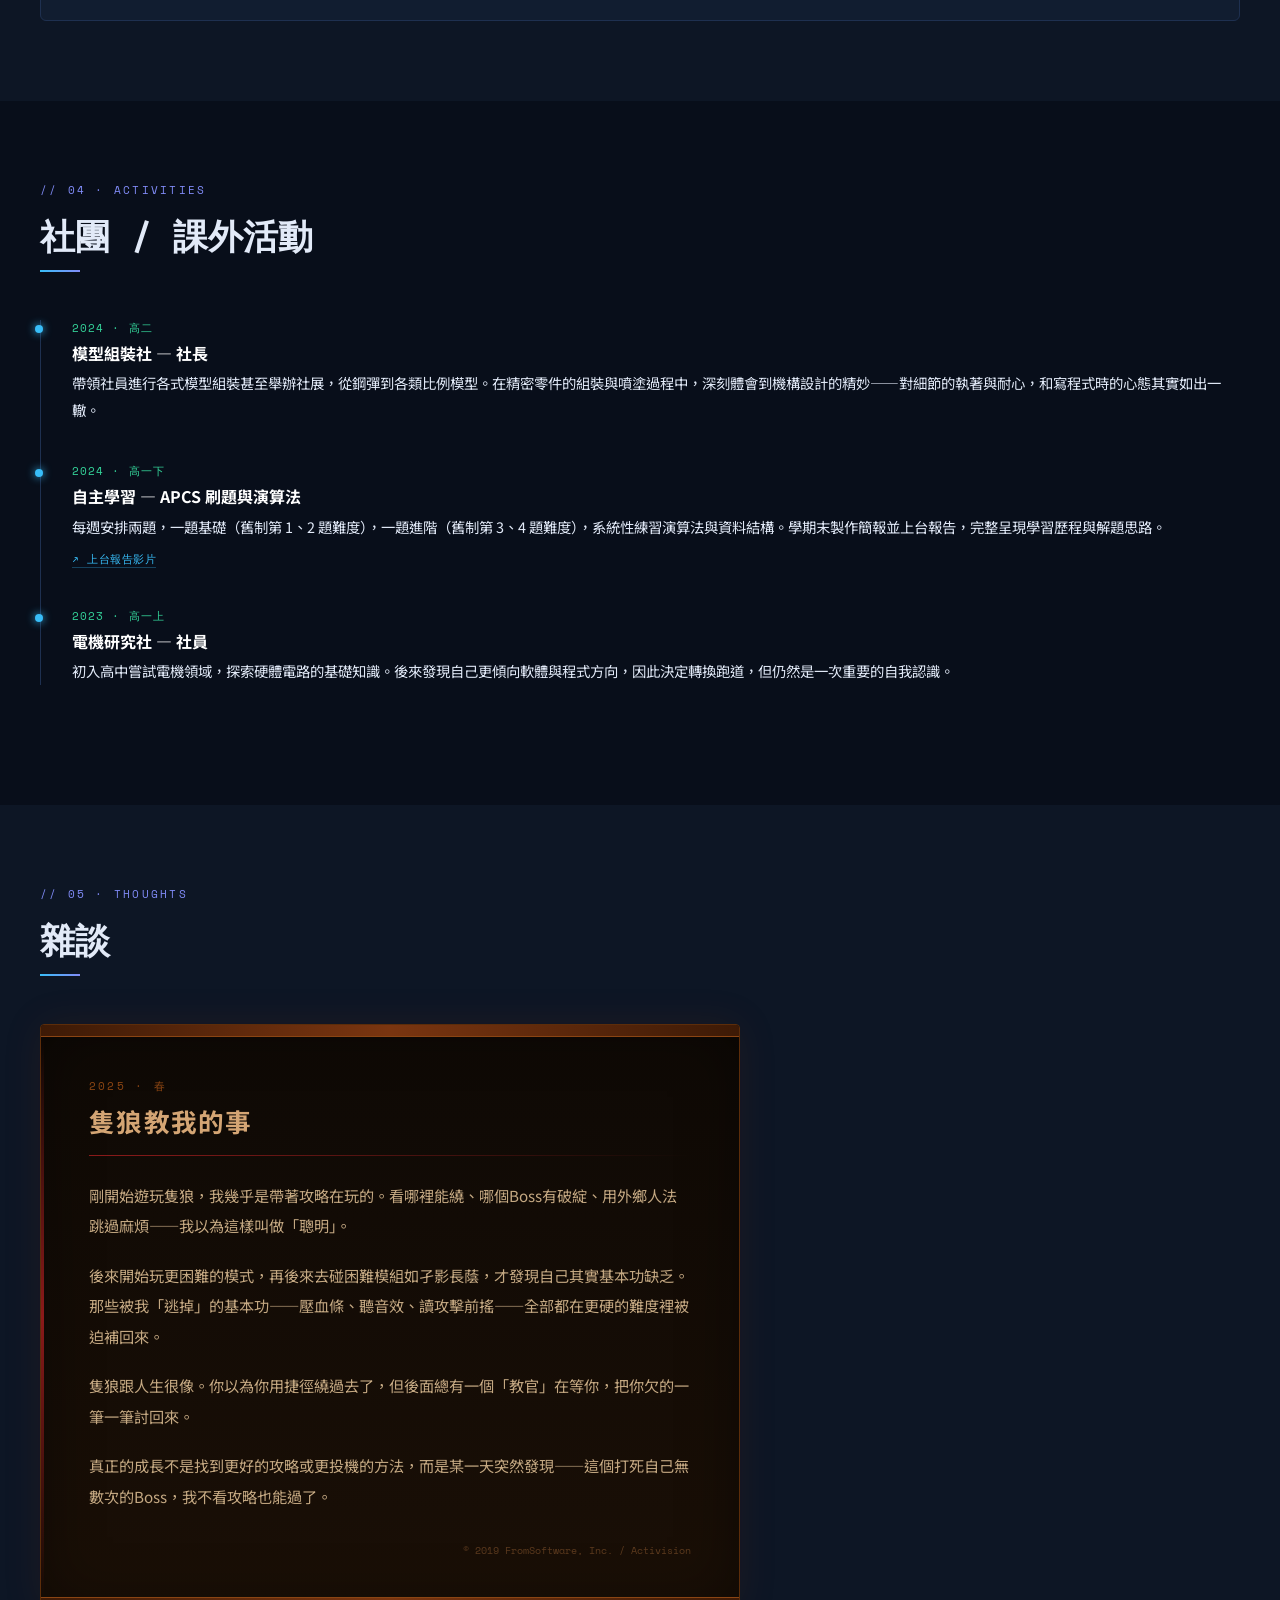
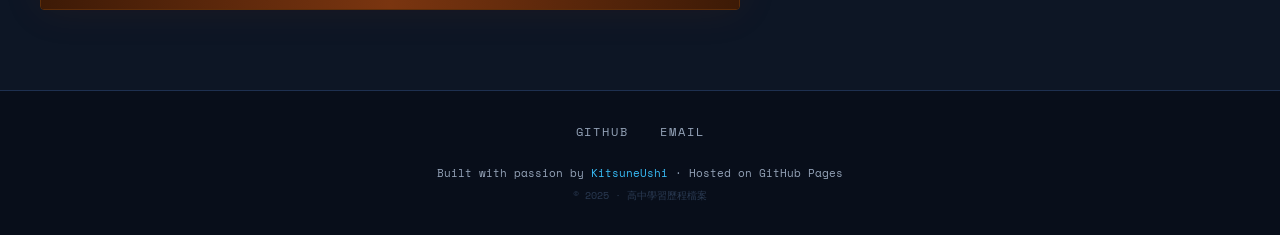
==== commit af71edb5: "加一個句號" ====
--- a/index.html
+++ b/index.html
@@ -98,7 +98,7 @@
       <div class="note-icon">🔬</div>
       <p class="note-subject">物理&數學</p>
       <p class="note-title">APX 物理&數學備考</p>
-      <p class="note-desc">兩次參賽紀錄，物理中高通過，記錄考試經驗與心路歷程</p>
+      <p class="note-desc">兩次參賽紀錄，物理中高通過，記錄考試經驗與心路歷程。</p>
     </a>
     <a href="notes/algorithm.html" class="note-card reveal">
       <div class="note-icon">📊</div>
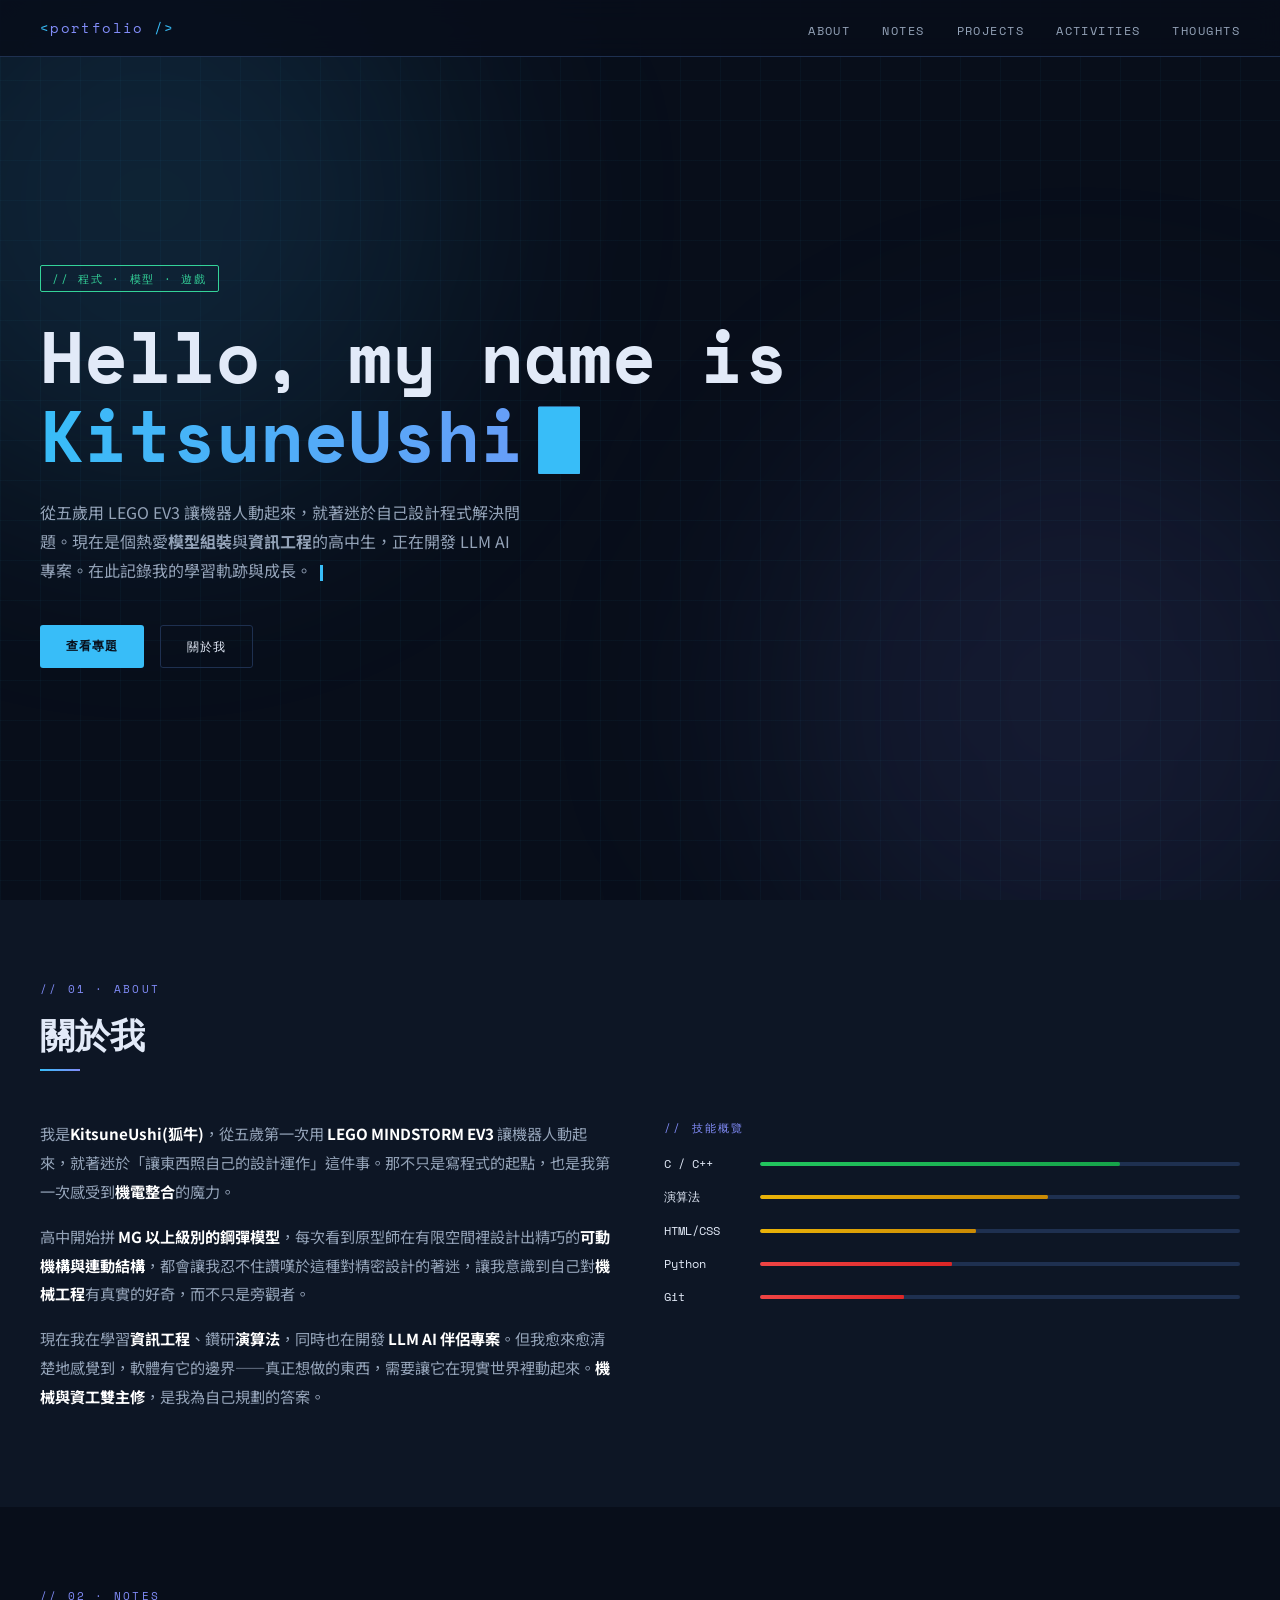
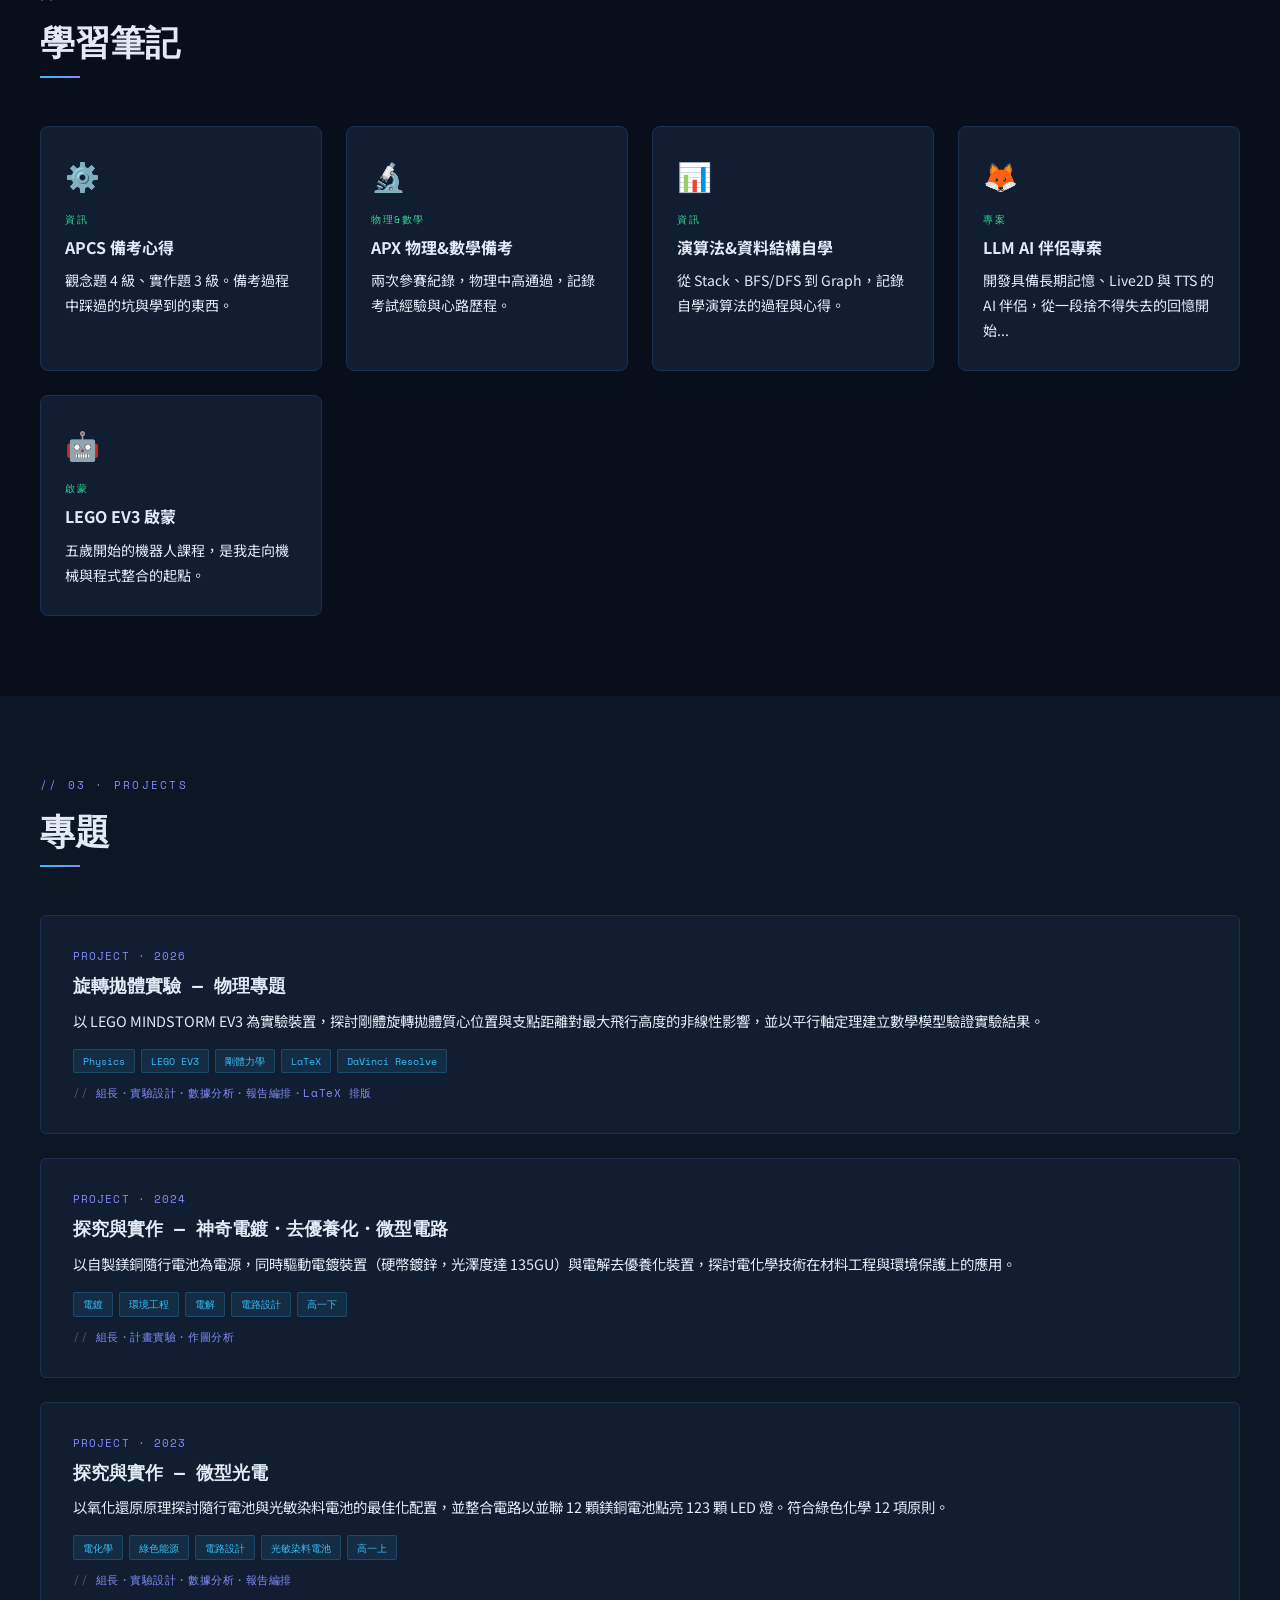
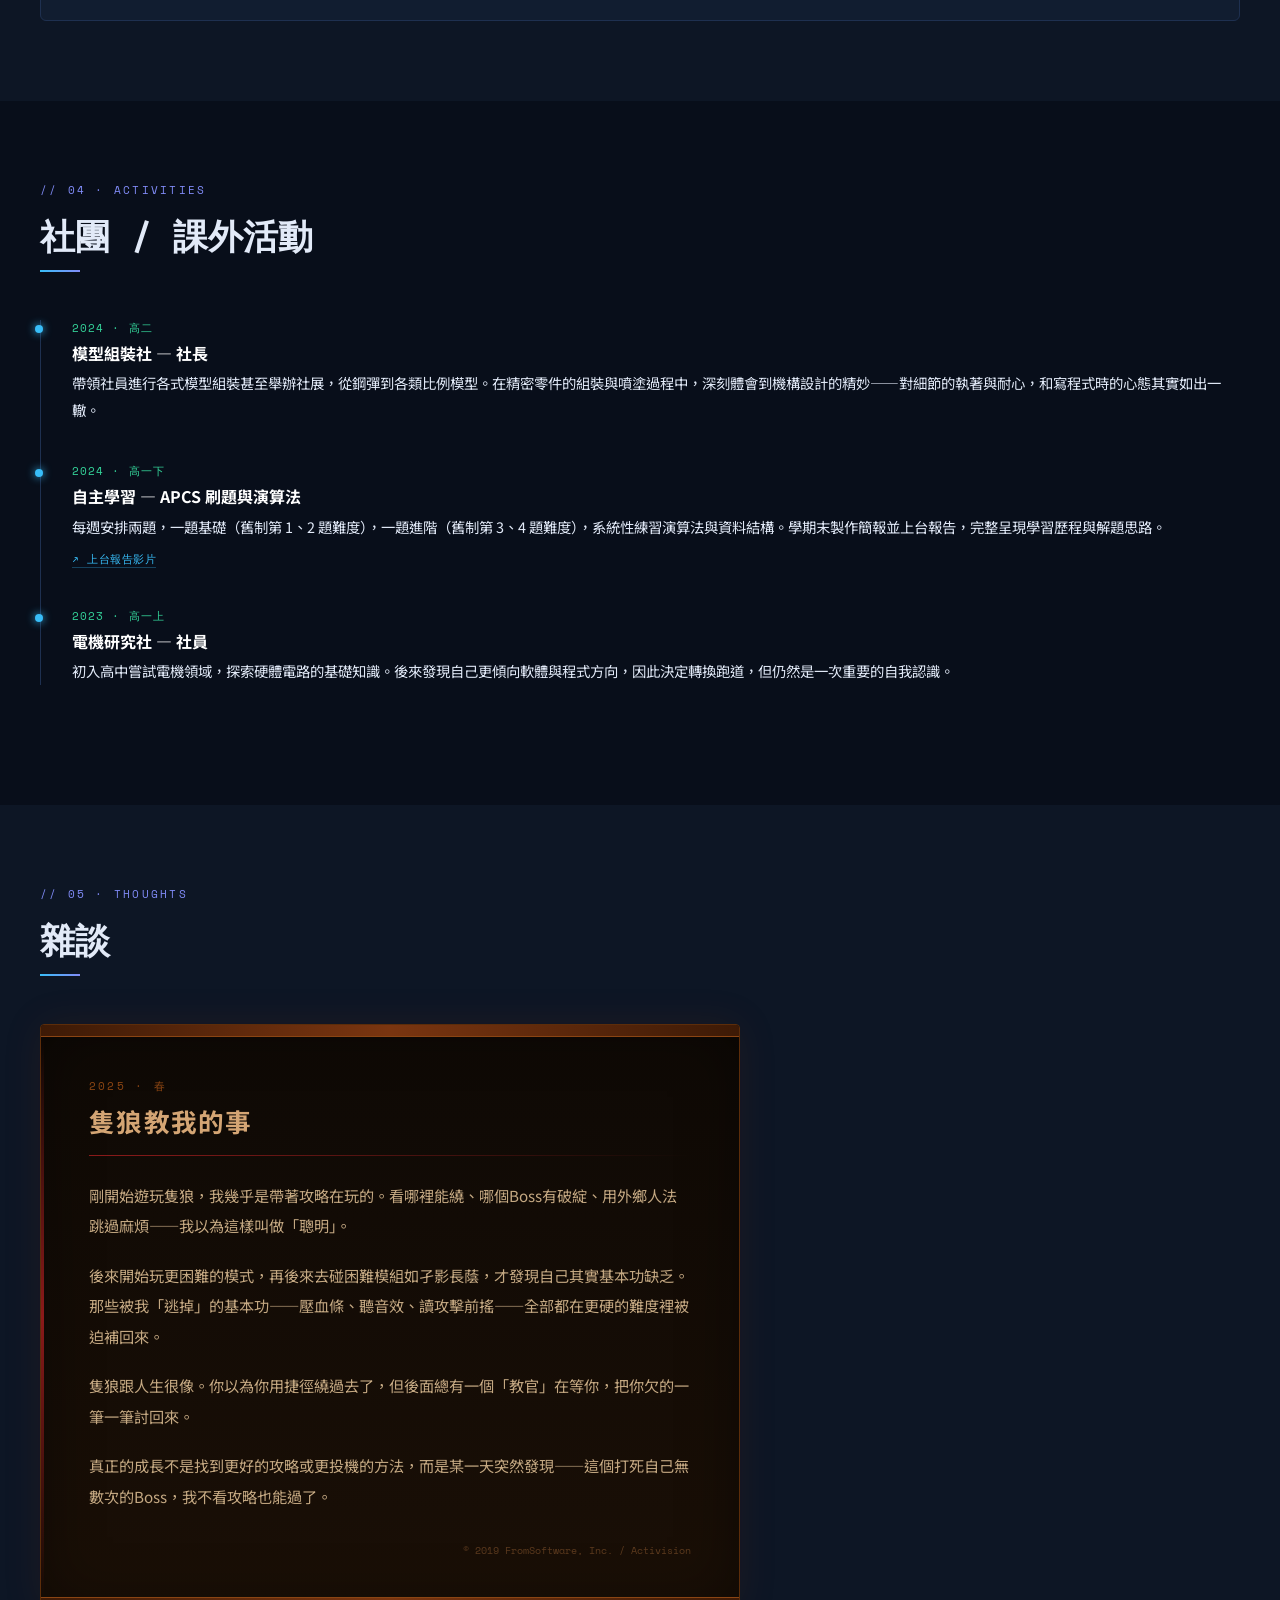
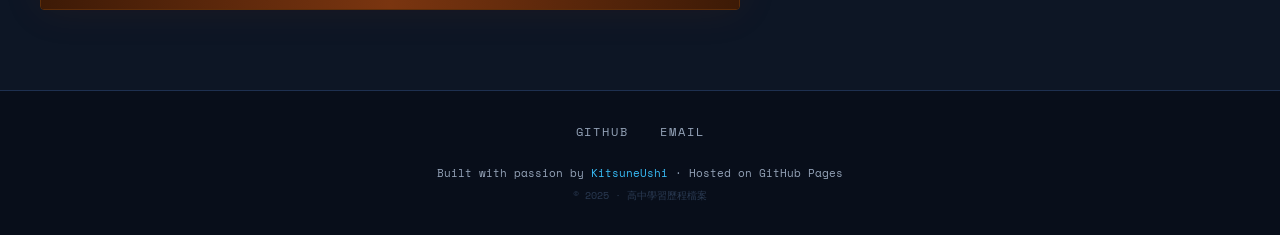
==== commit 5e8af749: "修改技能條，修正llm跟高一上探究頁面之錯字" ====
--- a/index.html
+++ b/index.html
@@ -62,16 +62,16 @@
         <div class="skill-bar"><div class="skill-fill expert" data-w=".75"></div> </div>
       </div>
       <div class="skill-row">
-        <span class="skill-name">Python</span>
-        <div class="skill-bar"><div class="skill-fill mid" data-w=".4"></div></div>
-      </div>
-      <div class="skill-row">
         <span class="skill-name">演算法</span>
         <div class="skill-bar"><div class="skill-fill mid" data-w=".6"></div></div>
       </div>
       <div class="skill-row">
         <span class="skill-name">HTML/CSS</span>
-        <div class="skill-bar"><div class="skill-fill rookie" data-w=".45"></div></div>
+        <div class="skill-bar"><div class="skill-fill mid" data-w=".45"></div></div>
+      </div>
+      <div class="skill-row">
+        <span class="skill-name">Python</span>
+        <div class="skill-bar"><div class="skill-fill rookie" data-w=".4"></div></div>
       </div>
       <div class="skill-row">
         <span class="skill-name">Git</span>
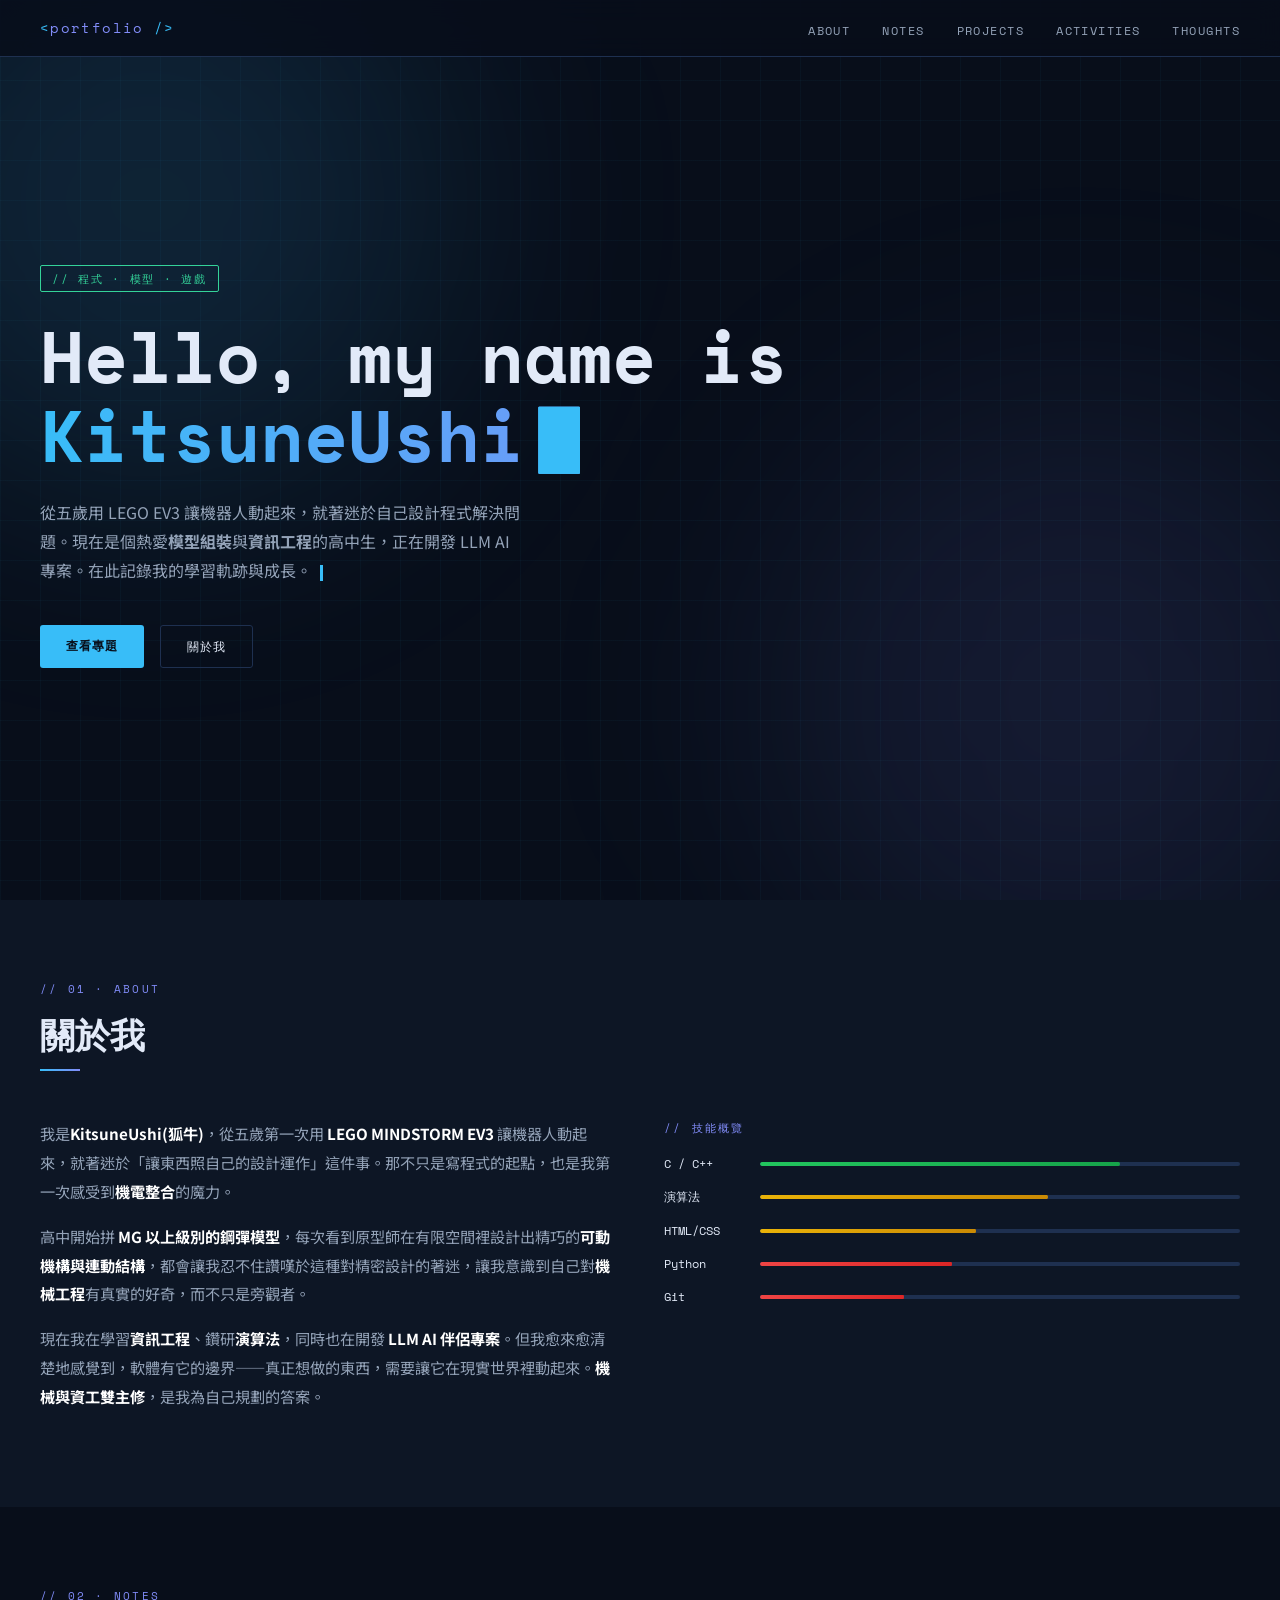
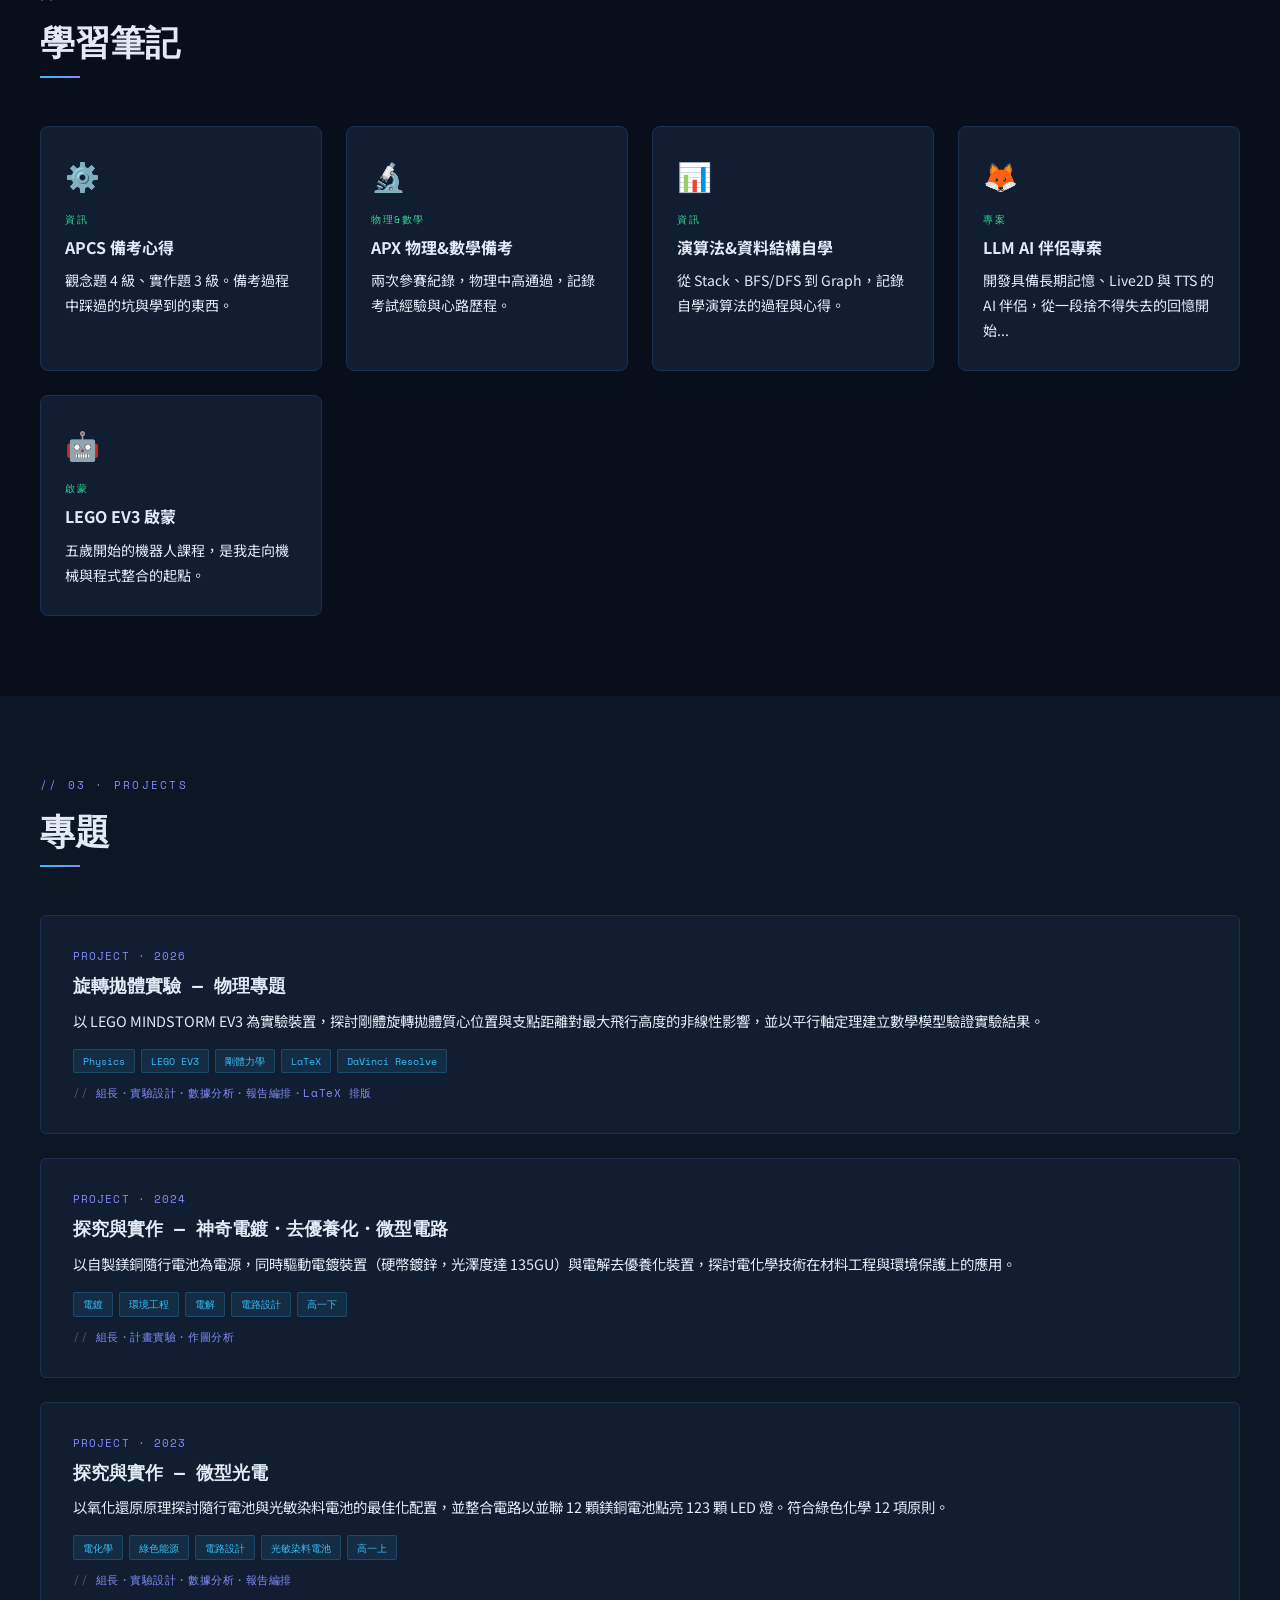
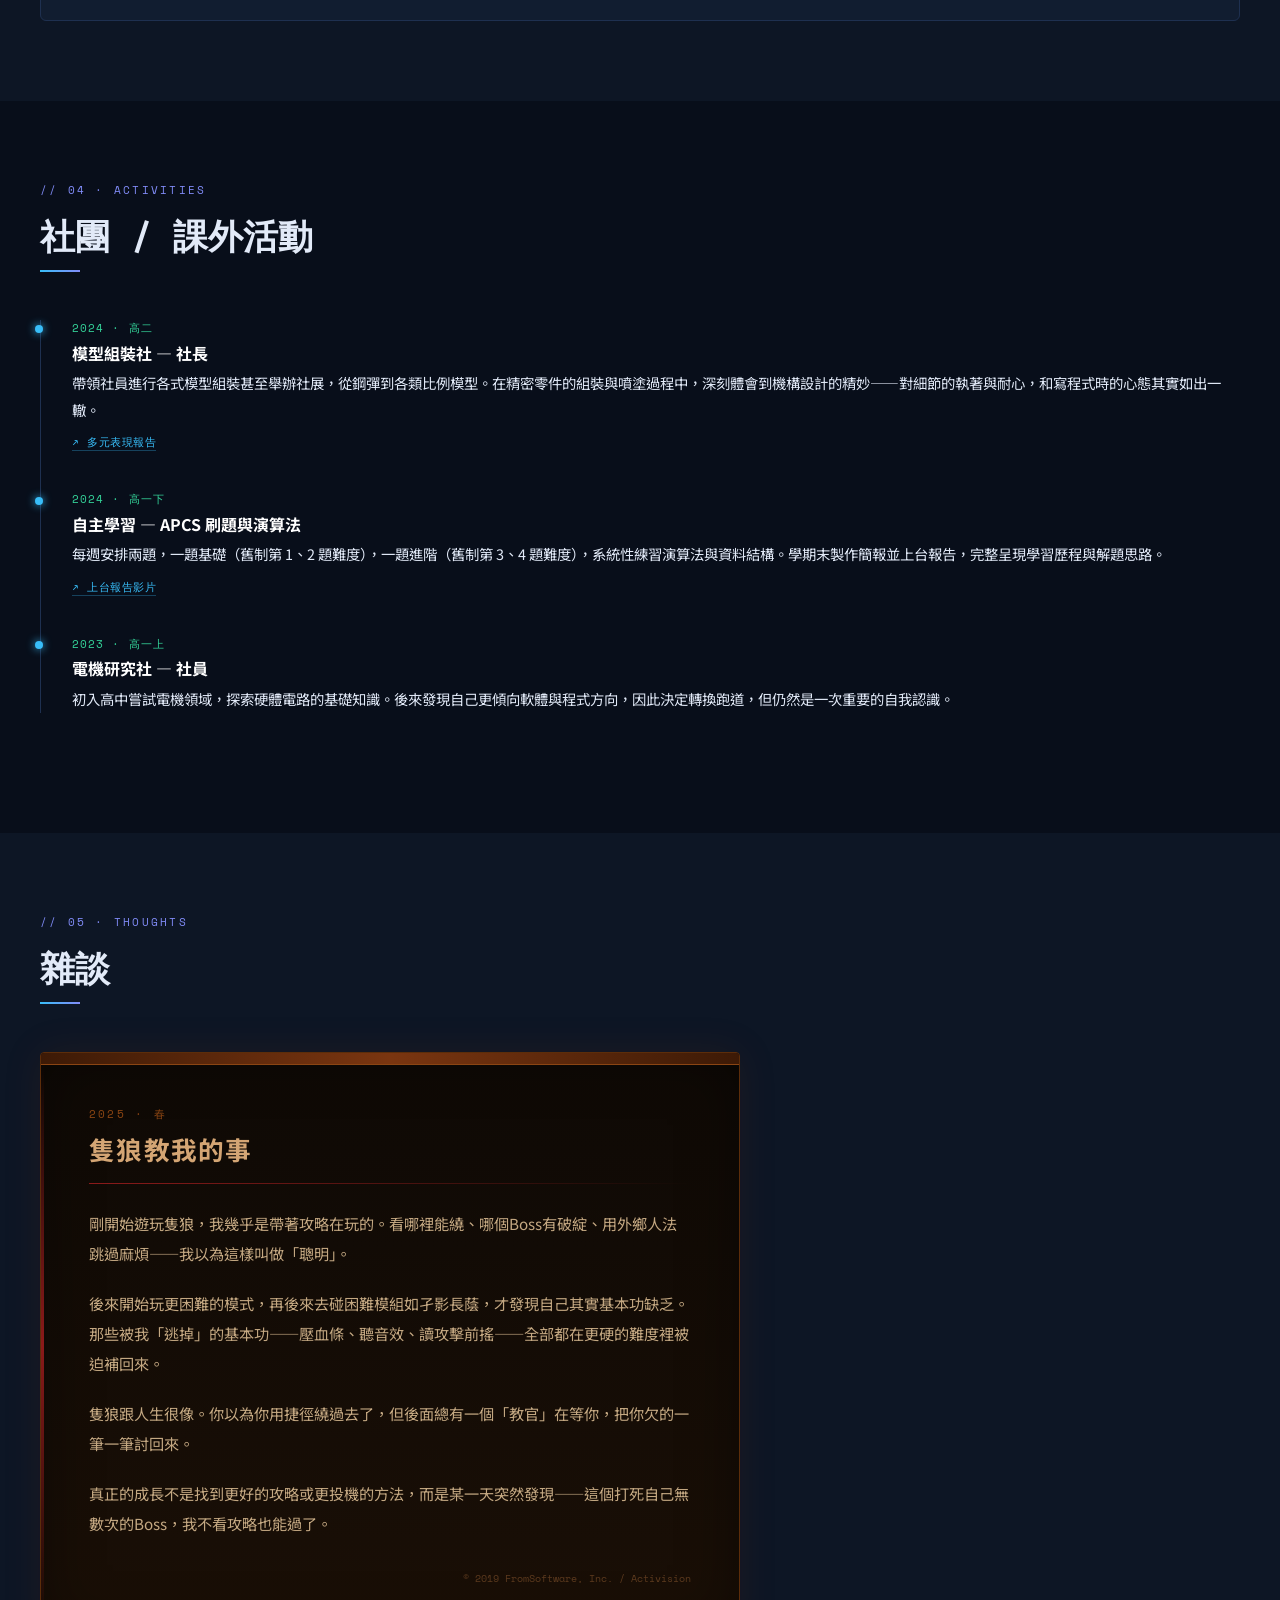
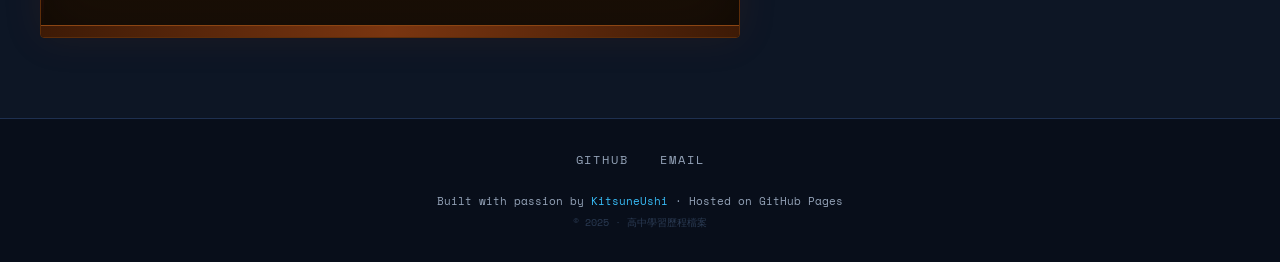
==== commit c79e4317: "新增模型社社長多元表現報告及首頁連結 Co-Authored-By: Claude Sonnet 4.6 <noreply@anthropic.com>" ====
--- a/index.html
+++ b/index.html
@@ -193,6 +193,7 @@
       <p class="tl-date">2024 · 高二</p>
       <p class="tl-title">模型組裝社 — 社長</p>
       <p class="tl-desc">帶領社員進行各式模型組裝甚至舉辦社展，從鋼彈到各類比例模型。在精密零件的組裝與噴塗過程中，深刻體會到機構設計的精妙——對細節的執著與耐心，和寫程式時的心態其實如出一轍。</p>
+      <a class="tl-link" href="projects/多元表現_模型社社長_李亞儒.pdf" target="_blank">↗ 多元表現報告</a>
     </div>
     <div class="tl-item reveal">
       <p class="tl-date">2024 · 高一下</p>
